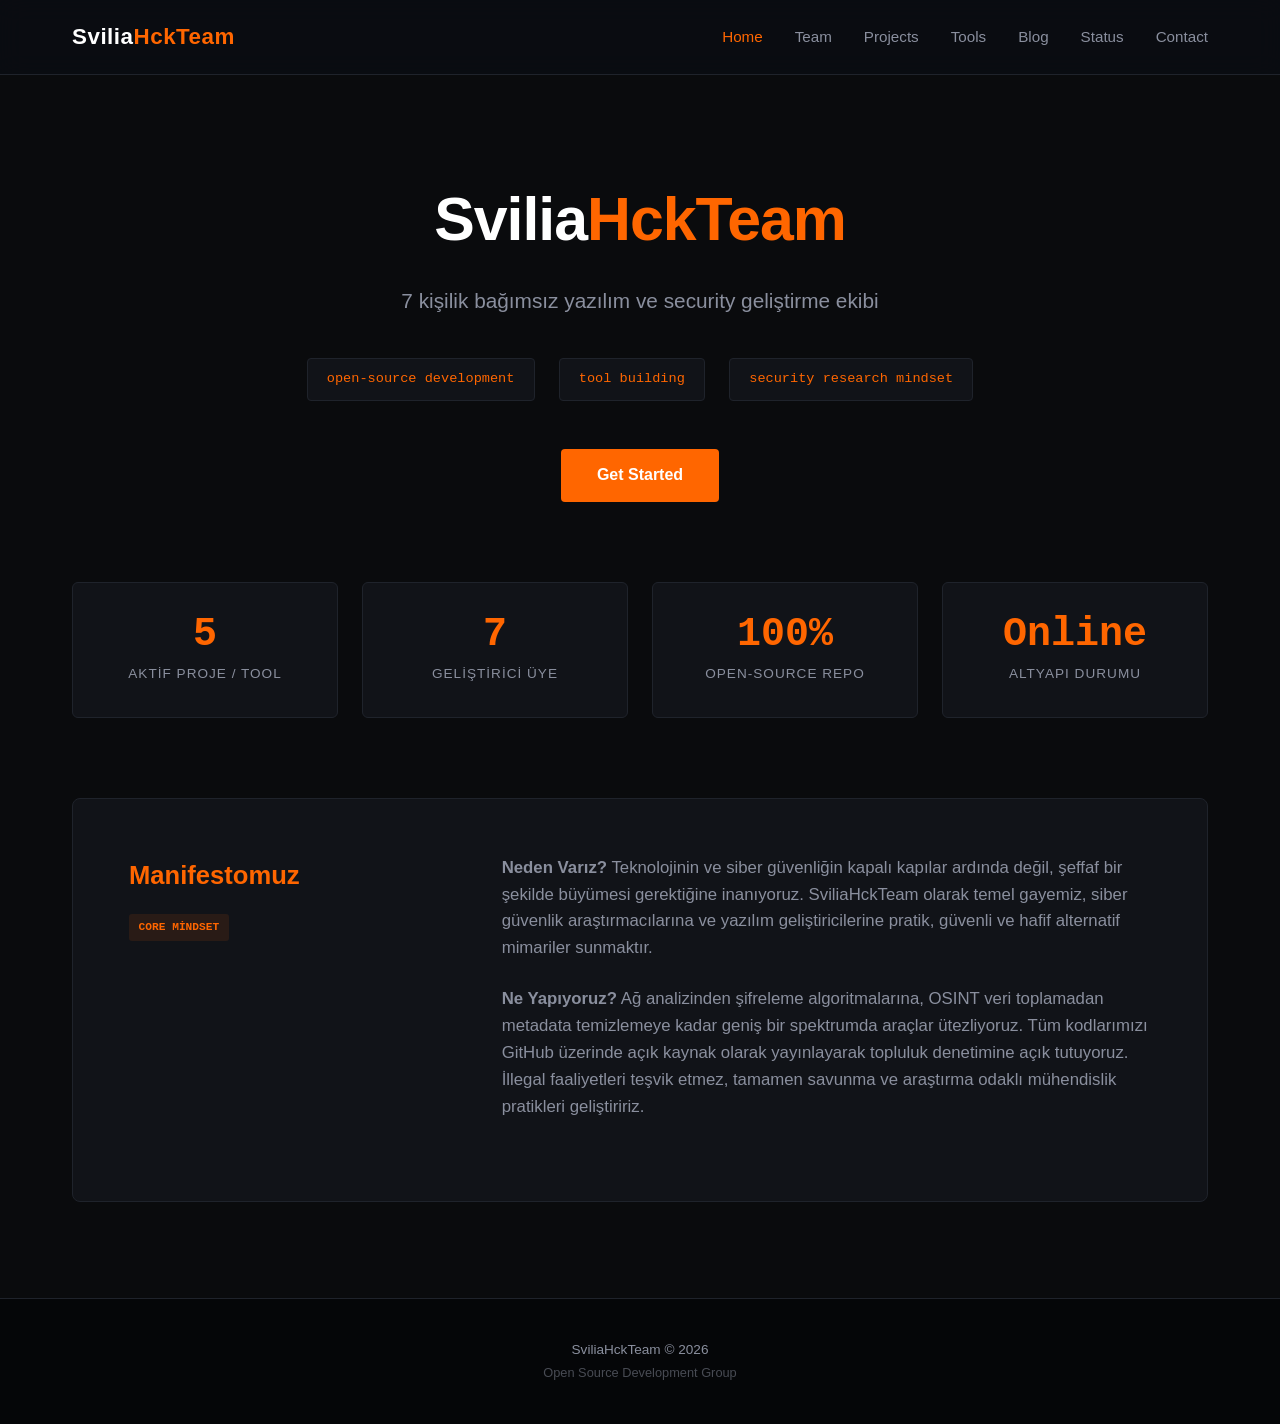
==== index.html @ 0576012d "Add files via upload" ====
<!DOCTYPE html>
<html lang="tr">
<head>
    <meta charset="UTF-8">
    <meta name="viewport" content="width=device-width, initial-scale=1.0">
    <title>SviliaHckTeam | Open Source Software & Security Research</title>
    <link rel="stylesheet" href="assets/css/style.css">
</head>
<body>

    <nav class="navbar">
        <div class="nav-container">
            <a href="index.html" class="logo">Svilia<span>HckTeam</span></a>
            <div class="menu-toggle" id="mobile-menu">
                <span></span><span></span><span></span>
            </div>
            <ul class="nav-menu" id="nav-menu">
                <li><a href="index.html" class="nav-link active">Home</a></li>
                <li><a href="team.html" class="nav-link">Team</a></li>
                <li><a href="projects.html" class="nav-link">Projects</a></li>
                <li><a href="tools.html" class="nav-link">Tools</a></li>
                <li><a href="blog.html" class="nav-link">Blog</a></li>
                <li><a href="status.html" class="nav-link">Status</a></li>
                <li><a href="contact.html" class="nav-link">Contact</a></li>
            </ul>
        </div>
    </nav>

    <main class="container">
        <section class="hero">
            <h1>Svilia<span>HckTeam</span></h1>
            <h2>7 kişilik bağımsız yazılım ve security geliştirme ekibi</h2>
            <div class="features-list">
                <span class="feature-tag">open-source development</span>
                <span class="feature-tag">tool building</span>
                <span class="feature-tag">security research mindset</span>
            </div>
            <a href="tools.html" class="btn">Get Started</a>
        </section>

        <section class="stats-panel">
            <div class="stat-card">
                <div class="stat-number">5</div>
                <div class="stat-label">Aktif Proje / Tool</div>
            </div>
            <div class="stat-card">
                <div class="stat-number">7</div>
                <div class="stat-label">Geliştirici Üye</div>
            </div>
            <div class="stat-card">
                <div class="stat-number">100%</div>
                <div class="stat-label">Open-Source Repo</div>
            </div>
            <div class="stat-card">
                <div class="stat-number">Online</div>
                <div class="stat-label">Altyapı Durumu</div>
            </div>
        </section>

        <section class="about-section">
            <div class="about-grid">
                <div class="about-sidebar">
                    <h3>Manifestomuz</h3>
                    <span class="badge security">Core Mindset</span>
                </div>
                <div class="about-content">
                    <p><strong>Neden Varız?</strong> Teknolojinin ve siber güvenliğin kapalı kapılar ardında değil, şeffaf bir şekilde büyümesi gerektiğine inanıyoruz. SviliaHckTeam olarak temel gayemiz, siber güvenlik araştırmacılarına ve yazılım geliştiricilerine pratik, güvenli ve hafif alternatif mimariler sunmaktır.</p>
                    <p><strong>Ne Yapıyoruz?</strong> Ağ analizinden şifreleme algoritmalarına, OSINT veri toplamadan metadata temizlemeye kadar geniş bir spektrumda araçlar ütezliyoruz. Tüm kodlarımızı GitHub üzerinde açık kaynak olarak yayınlayarak topluluk denetimine açık tutuyoruz. İllegal faaliyetleri teşvik etmez, tamamen savunma ve araştırma odaklı mühendislik pratikleri geliştiririz.</p>
                </div>
            </div>
        </section>
    </main>

    <footer>
        <p>SviliaHckTeam © 2026</p>
        <p style="font-size: 0.8rem; opacity: 0.5; margin-top: 0.2rem;">Open Source Development Group</p>
    </footer>

    <script src="assets/js/main.js"></script>
</body>
</html>
---- assets/css/style.css ----
/* ==========================================================================
   1. ROOT DEĞİŞKENLERİ & CORES
   ========================================================================== */
:root {
    --bg-color: #0a0b0d;
    --card-bg: #111318;
    --card-hover: #171a22;
    --primary-color: #ff6600;
    --primary-glow: rgba(255, 102, 0, 0.2);
    --primary-hover: #e05500;
    --text-color: #ffffff;
    --text-muted: #8a8f9e;
    --border-color: #1f232b;
    --success-color: #00ff66;
    --font-main: 'Segoe UI', Tahoma, Geneva, Verdana, sans-serif;
}

html {
    scroll-behavior: smooth;
}

* {
    margin: 0;
    padding: 0;
    box-sizing: border-box;
}

body {
    background-color: var(--bg-color);
    color: var(--text-color);
    font-family: var(--font-main);
    line-height: 1.6;
    display: flex;
    flex-direction: column;
    min-height: 100vh;
}

a {
    color: inherit;
    text-decoration: none;
    transition: all 0.3s cubic-bezier(0.16, 1, 0.3, 1);
}

/* ==========================================================================
   2. NAVBAR (NAVIGASYON)
   ========================================================================== */
.navbar {
    background-color: rgba(11, 13, 18, 0.9);
    border-bottom: 1px solid var(--border-color);
    position: sticky;
    top: 0;
    z-index: 1000;
    backdrop-filter: blur(12px);
}

.nav-container {
    max-width: 1200px;
    margin: 0 auto;
    display: flex;
    justify-content: space-between;
    align-items: center;
    padding: 1.2rem 2rem;
}

.logo {
    font-size: 1.4rem;
    font-weight: 800;
    letter-spacing: 0.5px;
}

.logo span {
    color: var(--primary-color);
}

.nav-menu {
    display: flex;
    list-style: none;
    gap: 2rem;
}

.nav-link {
    font-size: 0.95rem;
    font-weight: 500;
    color: var(--text-muted);
}

.nav-link:hover, .nav-link.active {
    color: var(--primary-color);
}

.menu-toggle {
    display: none;
    flex-direction: column;
    gap: 5px;
    cursor: pointer;
}

.menu-toggle span {
    width: 22px;
    height: 2px;
    background-color: var(--text-color);
    transition: 0.3s;
}

/* ==========================================================================
   3. LAYOUT & ORTAK COMPONENTLER
   ========================================================================== */
.container {
    max-width: 1200px;
    margin: 0 auto;
    padding: 3rem 2rem;
    flex: 1;
    width: 100%;
}

.page-title {
    font-size: 2rem;
    margin-bottom: 3rem;
    text-align: center;
}

.page-title span {
    color: var(--primary-color);
}

.btn {
    display: inline-block;
    background-color: var(--primary-color);
    color: #fff;
    padding: 0.8rem 2.2rem;
    border-radius: 4px;
    font-weight: 600;
    border: 1px solid transparent;
    cursor: pointer;
    transition: all 0.3s ease;
}

.btn:hover {
    background-color: var(--primary-hover);
    box-shadow: 0 0 20px var(--primary-glow);
    transform: translateY(-1px);
}

.btn-secondary {
    display: inline-block;
    background-color: transparent;
    border: 1px solid var(--border-color);
    color: var(--text-color);
    padding: 0.5rem 1rem;
    font-size: 0.85rem;
    border-radius: 4px;
    cursor: pointer;
    transition: all 0.3s ease;
}

.btn-secondary:hover {
    border-color: var(--primary-color);
    background: rgba(255, 102, 0, 0.02);
}

.badge {
    display: inline-block;
    padding: 0.3rem 0.6rem;
    font-size: 0.7rem;
    font-weight: 700;
    text-transform: uppercase;
    border-radius: 3px;
    font-family: monospace;
}

.badge.developer { background: rgba(0, 150, 255, 0.1); color: #0096ff; }
.badge.security { background: rgba(255, 102, 0, 0.1); color: #ff6600; }
.badge.designer { background: rgba(155, 89, 182, 0.1); color: #9b59b6; }
.badge.general { background: rgba(138, 143, 158, 0.1); color: #8a8f9e; }
.badge.active { background: rgba(0, 255, 102, 0.1); color: var(--success-color); }
.badge.development { background: rgba(241, 196, 15, 0.1); color: #f1c40f; }

/* ==========================================================================
   4. GRID SİSTEMİ & TIKLANABİLİR KART ALTYAPISI
   ========================================================================== */
.grid {
    display: grid;
    grid-template-columns: repeat(auto-fill, minmax(320px, 1fr));
    gap: 2rem;
}

.card {
    background-color: var(--card-bg);
    border: 1px solid var(--border-color);
    border-radius: 6px;
    padding: 2.2rem;
    display: flex;
    flex-direction: column;
    justify-content: space-between;
    position: relative;
    transition: all 0.3s cubic-bezier(0.16, 1, 0.3, 1);
}

.card:hover {
    border-color: rgba(255, 102, 0, 0.4);
    background-color: var(--card-hover);
    box-shadow: 0 10px 30px rgba(0, 0, 0, 0.5), 0 0 25px rgba(255, 102, 0, 0.03);
    transform: translateY(-3px);
}

.card-link-wrapper {
    position: relative;
}

.main-card-link {
    position: absolute;
    top: 0;
    left: 0;
    width: 100%;
    height: 100%;
    z-index: 1;
    text-indent: -9999px;
}

.card-header, .card-desc, .skills-container, .project-meta {
    position: relative;
    z-index: 2;
}

.card-actions {
    position: relative;
    z-index: 3;
    display: flex;
    gap: 1rem;
    align-items: center;
    margin-top: 1rem;
}

.card-title {
    font-size: 1.3rem;
    font-weight: 700;
}

.card-desc {
    color: var(--text-muted);
    font-size: 0.95rem;
    margin-bottom: 1.5rem;
    flex: 1;
}

/* --- SKILLS BAR --- */
.skills-container {
    margin-top: 1rem;
    border-top: 1px solid var(--border-color);
    padding-top: 1rem;
}

.skill-row {
    margin-bottom: 0.6rem;
}

.skill-label {
    font-size: 0.75rem;
    color: var(--text-muted);
    display: flex;
    justify-content: space-between;
    margin-bottom: 0.2rem;
}

.skill-bar-bg {
    background: #1f232b;
    height: 4px;
    border-radius: 2px;
    width: 100%;
}

.skill-bar-fill {
    background: var(--primary-color);
    height: 100%;
    border-radius: 2px;
}

.project-meta {
    display: flex;
    justify-content: space-between;
    align-items: center;
    margin-top: 1.5rem;
    padding-top: 1rem;
    border-top: 1px solid var(--border-color);
}

/* ==========================================================================
   5. HERO & STATS & MANIFESTO (INDEX)
   ========================================================================== */
.hero {
    text-align: center;
    max-width: 800px;
    margin: 3rem auto 5rem auto;
}

.hero h1 {
    font-size: 3.8rem;
    font-weight: 800;
    margin-bottom: 1rem;
    letter-spacing: -1px;
}

.hero h1 span {
    color: var(--primary-color);
}

.hero h2 {
    font-size: 1.3rem;
    color: var(--text-muted);
    font-weight: 400;
    margin-bottom: 2.5rem;
}

.features-list {
    display: flex;
    justify-content: center;
    gap: 1.5rem;
    margin-bottom: 3rem;
    flex-wrap: wrap;
}

.feature-tag {
    background: var(--card-bg);
    border: 1px solid var(--border-color);
    padding: 0.6rem 1.2rem;
    border-radius: 4px;
    font-size: 0.85rem;
    font-family: monospace;
    color: var(--primary-color);
}

.stats-panel {
    display: grid;
    grid-template-columns: repeat(auto-fit, minmax(220px, 1fr));
    gap: 1.5rem;
    margin-bottom: 5rem;
}

.stat-card {
    background: var(--card-bg);
    border: 1px solid var(--border-color);
    padding: 2rem;
    border-radius: 6px;
    text-align: center;
}

.stat-number {
    font-size: 2.5rem;
    font-weight: 800;
    color: var(--primary-color);
    font-family: monospace;
    line-height: 1;
    margin-bottom: 0.5rem;
}

.stat-label {
    font-size: 0.85rem;
    color: var(--text-muted);
    text-transform: uppercase;
    letter-spacing: 1px;
}

.about-section {
    background: var(--card-bg);
    border: 1px solid var(--border-color);
    padding: 3.5rem;
    border-radius: 8px;
    margin-bottom: 3rem;
}

.about-grid {
    display: grid;
    grid-template-columns: 1fr 2fr;
    gap: 3rem;
}

.about-sidebar h3 {
    font-size: 1.6rem;
    margin-bottom: 1rem;
    color: var(--primary-color);
}

.about-content p {
    color: var(--text-muted);
    margin-bottom: 1.5rem;
    font-size: 1.05rem;
}

/* ==========================================================================
   6. TERMINAL, BLOG, STATUS & CONTACT UNITS
   ========================================================================== */
.terminal-window {
    background: #07080a;
    border: 1px solid var(--border-color);
    border-radius: 6px;
    margin: 2rem 0;
    overflow: hidden;
    box-shadow: 0 15px 35px rgba(0, 0, 0, 0.7);
}

.terminal-header {
    background: #111318;
    padding: 0.6rem 1rem;
    display: flex;
    align-items: center;
    gap: 6px;
    border-bottom: 1px solid var(--border-color);
}

.terminal-dot {
    width: 10px;
    height: 10px;
    border-radius: 50%;
    display: inline-block;
}

.terminal-body {
    padding: 1.5rem;
    font-family: monospace;
    font-size: 0.9rem;
    color: #e0e4ed;
}

.terminal-input-line {
    display: flex;
    gap: 10px;
    margin-top: 1rem;
}

.terminal-input {
    background: transparent;
    border: none;
    color: var(--primary-color);
    font-family: monospace;
    font-size: 0.9rem;
    width: 100%;
    outline: none;
}

.blog-card {
    background: var(--card-bg);
    border: 1px solid var(--border-color);
    border-radius: 6px;
    padding: 2rem;
    margin-bottom: 1.5rem;
    transition: all 0.3s ease;
}

.blog-card:hover {
    border-color: var(--primary-color);
    transform: translateX(4px);
}

.blog-meta {
    font-size: 0.8rem;
    color: var(--text-muted);
    margin-bottom: 0.5rem;
    font-family: monospace;
}

.status-grid {
    display: grid;
    grid-template-columns: 2fr 1fr;
    gap: 2rem;
}

.status-list {
    display: flex;
    flex-direction: column;
    gap: 1rem;
}

.status-item {
    background: var(--card-bg);
    border: 1px solid var(--border-color);
    padding: 1.2rem 1.5rem;
    border-radius: 6px;
    display: flex;
    justify-content: space-between;
    align-items: center;
}

.incident-log {
    background: var(--card-bg);
    border: 1px solid var(--border-color);
    padding: 1.5rem;
    border-radius: 6px;
}

.status-indicator {
    display: inline-flex;
    align-items: center;
    gap: 8px;
    font-family: monospace;
    font-size: 0.9rem;
}

.dot {
    width: 8px;
    height: 8px;
    background-color: var(--success-color);
    border-radius: 50%;
    display: inline-block;
    box-shadow: 0 0 10px var(--success-color);
}

.code-block {
    background: #090a0d;
    padding: 1rem;
    border-radius: 4px;
    font-family: monospace;
    font-size: 0.85rem;
    color: #e0e4ed;
    border: 1px solid var(--border-color);
    margin: 1rem 0;
    overflow-x: auto;
}

.contact-wrapper {
    max-width: 600px;
    margin: 0 auto;
    text-align: center;
}

.contact-links {
    display: flex;
    flex-direction: column;
    gap: 1.5rem;
    margin-top: 2rem;
}

.contact-btn {
    display: flex;
    align-items: center;
    justify-content: center;
    background-color: var(--card-bg);
    border: 1px solid var(--border-color);
    padding: 1.2rem;
    border-radius: 6px;
    font-size: 1.1rem;
    font-weight: 600;
}

.contact-btn:hover {
    border-color: var(--primary-color);
    background-color: rgba(255, 102, 0, 0.02);
}

/* ==========================================================================
   7. FOOTER & MEDIA RESPONSIVE
   ========================================================================== */
footer {
    background-color: #050608;
    border-top: 1px solid var(--border-color);
    padding: 2.5rem;
    text-align: center;
    font-size: 0.85rem;
    color: var(--text-muted);
}

@media (max-width: 900px) {
    .about-grid, .status-grid {
        grid-template-columns: 1fr;
        gap: 2rem;
    }
}

@media (max-width: 768px) {
    .menu-toggle {
        display: flex;
    }
    
    .nav-menu {
        display: none;
        flex-direction: column;
        position: absolute;
        top: 100%;
        left: 0;
        width: 100%;
        background-color: var(--card-bg);
        border-bottom: 1px solid var(--border-color);
        padding: 1.5rem;
        gap: 1.5rem;
        text-align: center;
    }
    
    .nav-menu.active {
        display: flex;
    }
    
    .hero h1 {
        font-size: 2.6rem;
    }
}
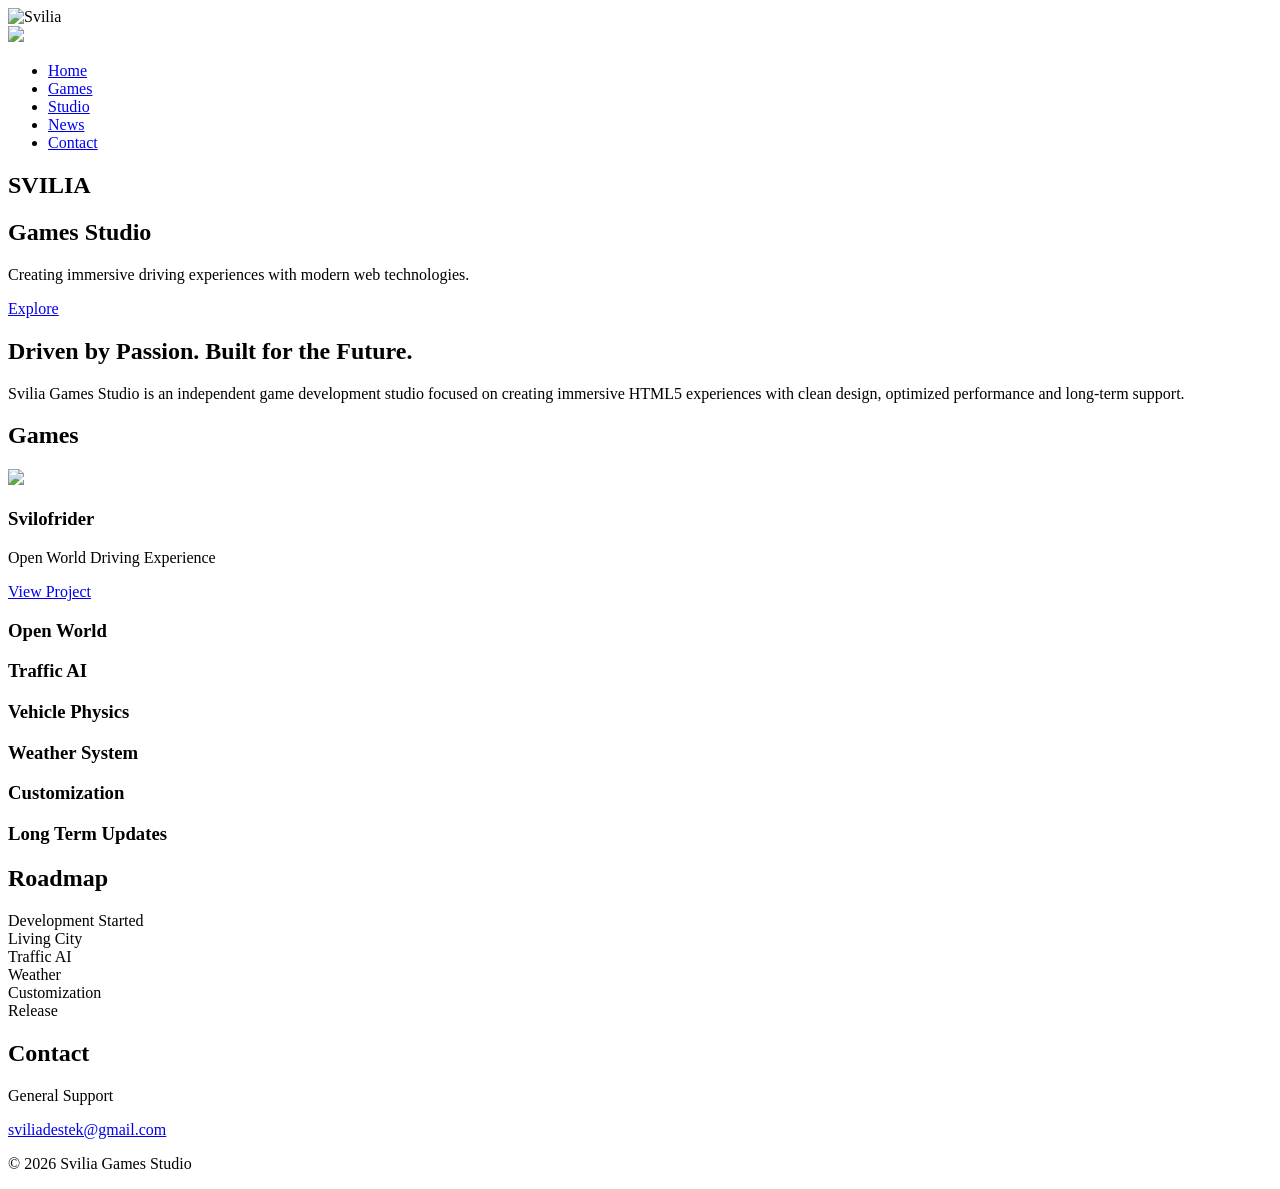
==== commit 82ed9c6a: "Create index.html" ====
--- a/index.html
+++ b/index.html
@@ -1,81 +1,239 @@
 <!DOCTYPE html>
-<html lang="tr">
+<html lang="en">
 <head>
-    <meta charset="UTF-8">
-    <meta name="viewport" content="width=device-width, initial-scale=1.0">
-    <title>SviliaHckTeam | Open Source Software & Security Research</title>
-    <link rel="stylesheet" href="assets/css/style.css">
+
+<meta charset="UTF-8">
+<meta name="viewport" content="width=device-width, initial-scale=1.0">
+
+<title>Svilia Games Studio</title>
+
+<meta name="description" content="Official website of Svilia Games Studio.">
+<meta name="keywords" content="Svilia, Games, Studio, Svilofrider, HTML5, Open World">
+<meta name="theme-color" content="#000000">
+
+<link rel="preconnect" href="https://fonts.googleapis.com">
+<link rel="preconnect" href="https://fonts.gstatic.com" crossorigin>
+
+<link href="https://fonts.googleapis.com/css2?family=Inter:wght@300;400;500;600;700;800&display=swap" rel="stylesheet">
+
+<link rel="stylesheet" href="css/main.css">
+
 </head>
+
 <body>
 
-    <nav class="navbar">
-        <div class="nav-container">
-            <a href="index.html" class="logo">Svilia<span>HckTeam</span></a>
-            <div class="menu-toggle" id="mobile-menu">
-                <span></span><span></span><span></span>
-            </div>
-            <ul class="nav-menu" id="nav-menu">
-                <li><a href="index.html" class="nav-link active">Home</a></li>
-                <li><a href="team.html" class="nav-link">Team</a></li>
-                <li><a href="projects.html" class="nav-link">Projects</a></li>
-                <li><a href="tools.html" class="nav-link">Tools</a></li>
-                <li><a href="blog.html" class="nav-link">Blog</a></li>
-                <li><a href="status.html" class="nav-link">Status</a></li>
-                <li><a href="contact.html" class="nav-link">Contact</a></li>
-            </ul>
-        </div>
-    </nav>
-
-    <main class="container">
-        <section class="hero">
-            <h1>Svilia<span>HckTeam</span></h1>
-            <h2>7 kişilik bağımsız yazılım ve security geliştirme ekibi</h2>
-            <div class="features-list">
-                <span class="feature-tag">open-source development</span>
-                <span class="feature-tag">tool building</span>
-                <span class="feature-tag">security research mindset</span>
-            </div>
-            <a href="tools.html" class="btn">Get Started</a>
-        </section>
-
-        <section class="stats-panel">
-            <div class="stat-card">
-                <div class="stat-number">5</div>
-                <div class="stat-label">Aktif Proje / Tool</div>
-            </div>
-            <div class="stat-card">
-                <div class="stat-number">7</div>
-                <div class="stat-label">Geliştirici Üye</div>
-            </div>
-            <div class="stat-card">
-                <div class="stat-number">100%</div>
-                <div class="stat-label">Open-Source Repo</div>
-            </div>
-            <div class="stat-card">
-                <div class="stat-number">Online</div>
-                <div class="stat-label">Altyapı Durumu</div>
-            </div>
-        </section>
-
-        <section class="about-section">
-            <div class="about-grid">
-                <div class="about-sidebar">
-                    <h3>Manifestomuz</h3>
-                    <span class="badge security">Core Mindset</span>
-                </div>
-                <div class="about-content">
-                    <p><strong>Neden Varız?</strong> Teknolojinin ve siber güvenliğin kapalı kapılar ardında değil, şeffaf bir şekilde büyümesi gerektiğine inanıyoruz. SviliaHckTeam olarak temel gayemiz, siber güvenlik araştırmacılarına ve yazılım geliştiricilerine pratik, güvenli ve hafif alternatif mimariler sunmaktır.</p>
-                    <p><strong>Ne Yapıyoruz?</strong> Ağ analizinden şifreleme algoritmalarına, OSINT veri toplamadan metadata temizlemeye kadar geniş bir spektrumda araçlar ütezliyoruz. Tüm kodlarımızı GitHub üzerinde açık kaynak olarak yayınlayarak topluluk denetimine açık tutuyoruz. İllegal faaliyetleri teşvik etmez, tamamen savunma ve araştırma odaklı mühendislik pratikleri geliştiririz.</p>
-                </div>
-            </div>
-        </section>
-    </main>
-
-    <footer>
-        <p>SviliaHckTeam © 2026</p>
-        <p style="font-size: 0.8rem; opacity: 0.5; margin-top: 0.2rem;">Open Source Development Group</p>
-    </footer>
-
-    <script src="assets/js/main.js"></script>
+<div id="loader">
+
+<div class="loader-logo">
+
+<img src="assets/logo.png" alt="Svilia">
+
+</div>
+
+</div>
+
+<header>
+
+<nav>
+
+<div class="logo">
+
+<img src="assets/logo.png">
+
+</div>
+
+<ul>
+
+<li><a href="#">Home</a></li>
+
+<li><a href="#">Games</a></li>
+
+<li><a href="#">Studio</a></li>
+
+<li><a href="#">News</a></li>
+
+<li><a href="#">Contact</a></li>
+
+</ul>
+
+</nav>
+
+</header>
+
+<section class="hero">
+
+<div class="overlay"></div>
+
+<div class="hero-content">
+
+<h1>SVILIA</h1>
+
+<h2>Games Studio</h2>
+
+<p>
+
+Creating immersive driving experiences with modern web technologies.
+
+</p>
+
+<a href="#games" class="button">
+
+Explore
+
+</a>
+
+</div>
+
+</section>
+
+<section class="about">
+
+<div class="container">
+
+<h2>
+
+Driven by Passion.
+
+Built for the Future.
+
+</h2>
+
+<p>
+
+Svilia Games Studio is an independent game development studio focused on creating immersive HTML5 experiences with clean design, optimized performance and long-term support.
+
+</p>
+
+</div>
+
+</section>
+
+<section id="games" class="games">
+
+<div class="container">
+
+<h2>Games</h2>
+
+<div class="game-card">
+
+<img src="assets/svilofrider.jpg">
+
+<div class="info">
+
+<h3>Svilofrider</h3>
+
+<p>
+
+Open World Driving Experience
+
+</p>
+
+<a href="svilofrider.html">
+
+View Project
+
+</a>
+
+</div>
+
+</div>
+
+</div>
+
+</section>
+
+<section class="features">
+
+<div class="feature">
+
+<h3>Open World</h3>
+
+</div>
+
+<div class="feature">
+
+<h3>Traffic AI</h3>
+
+</div>
+
+<div class="feature">
+
+<h3>Vehicle Physics</h3>
+
+</div>
+
+<div class="feature">
+
+<h3>Weather System</h3>
+
+</div>
+
+<div class="feature">
+
+<h3>Customization</h3>
+
+</div>
+
+<div class="feature">
+
+<h3>Long Term Updates</h3>
+
+</div>
+
+</section>
+
+<section class="roadmap">
+
+<h2>Roadmap</h2>
+
+<div class="timeline">
+
+<div>Development Started</div>
+
+<div>Living City</div>
+
+<div>Traffic AI</div>
+
+<div>Weather</div>
+
+<div>Customization</div>
+
+<div>Release</div>
+
+</div>
+
+</section>
+
+<section class="contact">
+
+<h2>Contact</h2>
+
+<p>
+
+General Support
+
+</p>
+
+<a href="mailto:sviliadestek@gmail.com">
+
+sviliadestek@gmail.com
+
+</a>
+
+</section>
+
+<footer>
+
+<p>
+
+© 2026 Svilia Games Studio
+
+</p>
+
+</footer>
+
+<script src="js/app.js"></script>
+
 </body>
-</html>+
+</html>
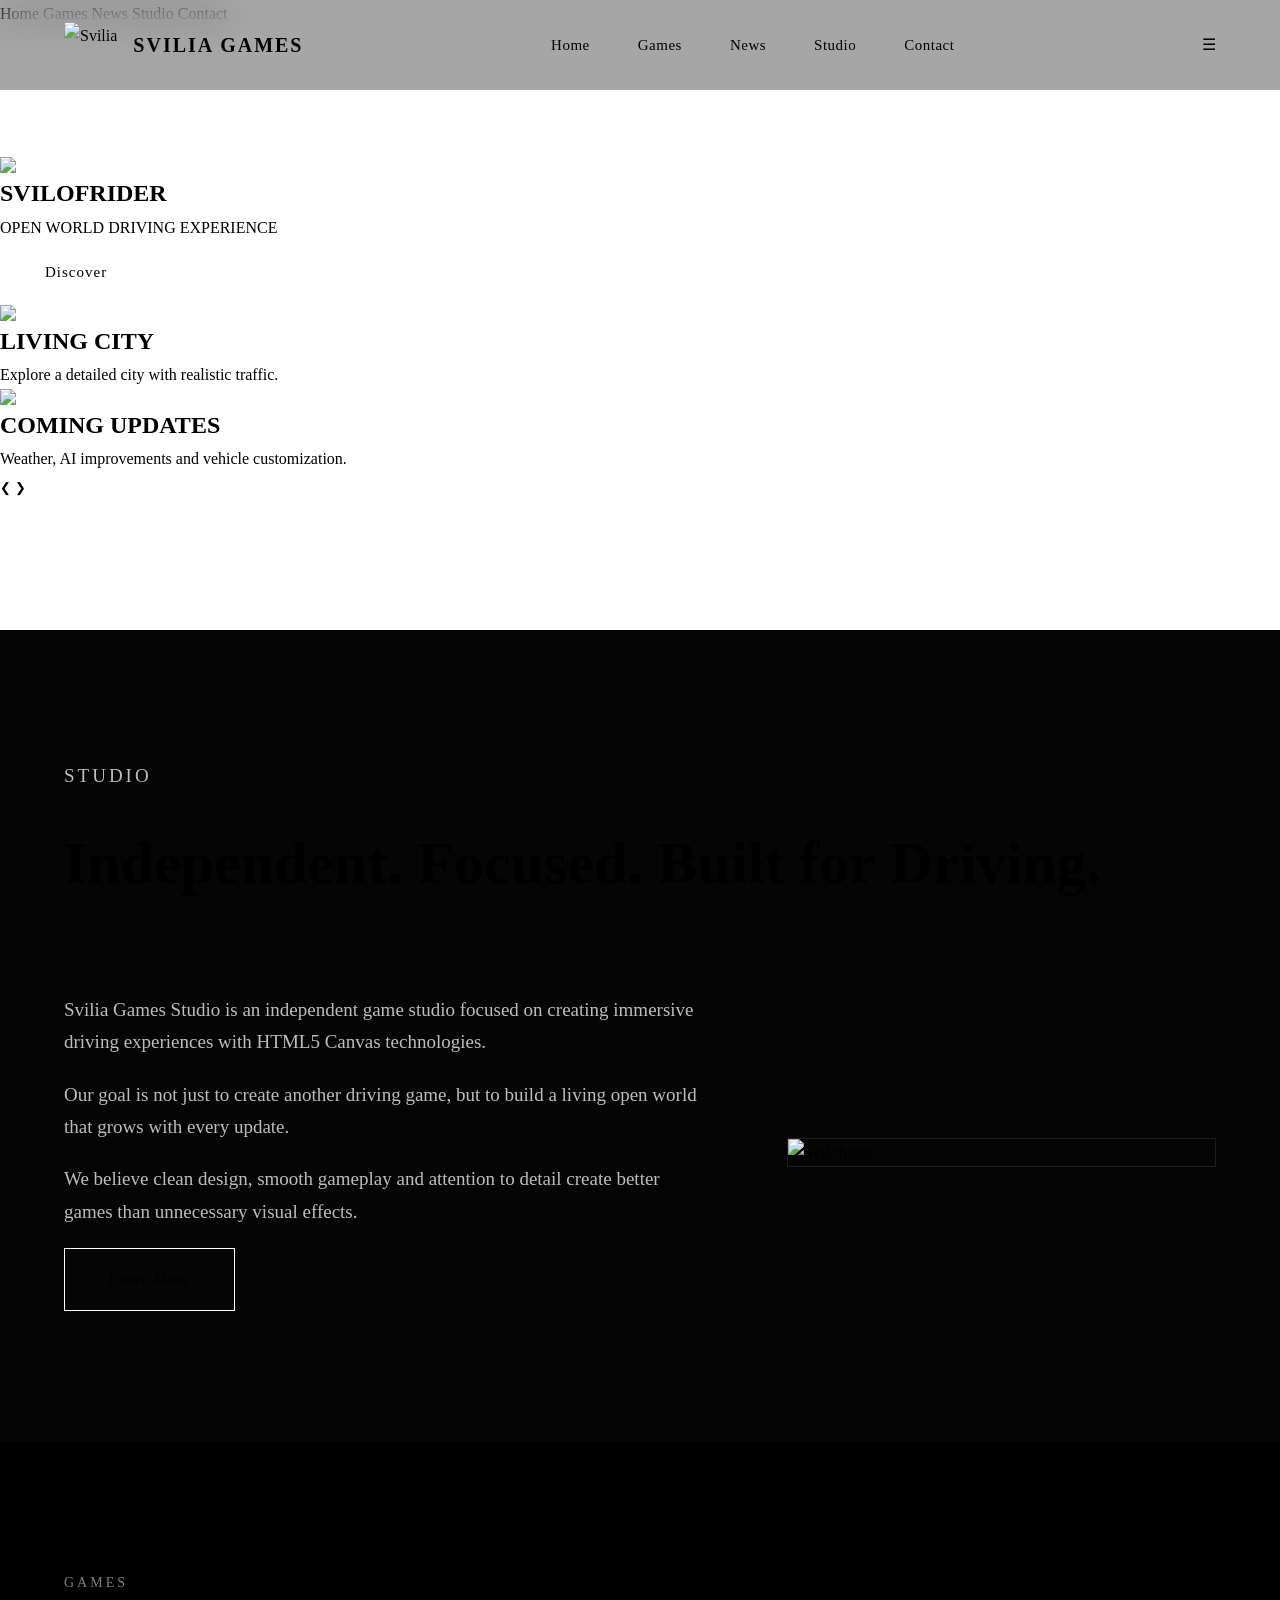
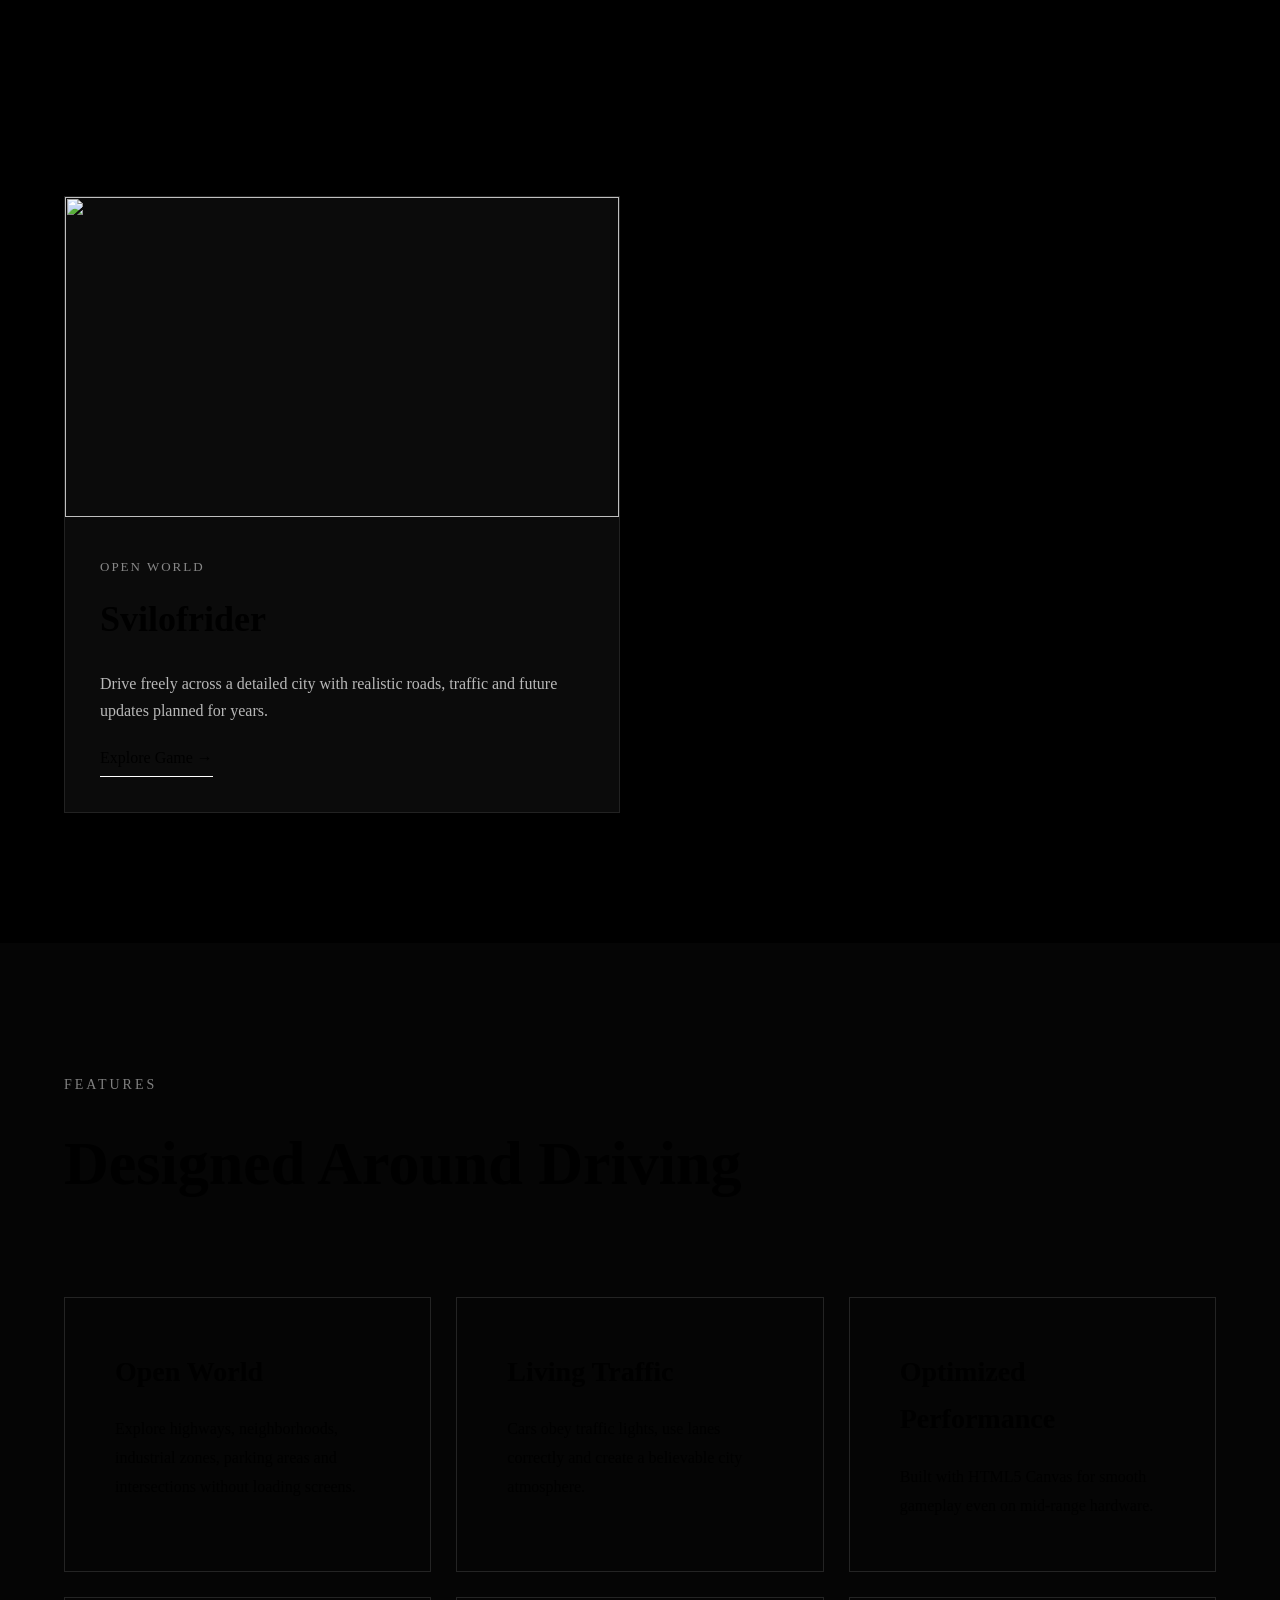
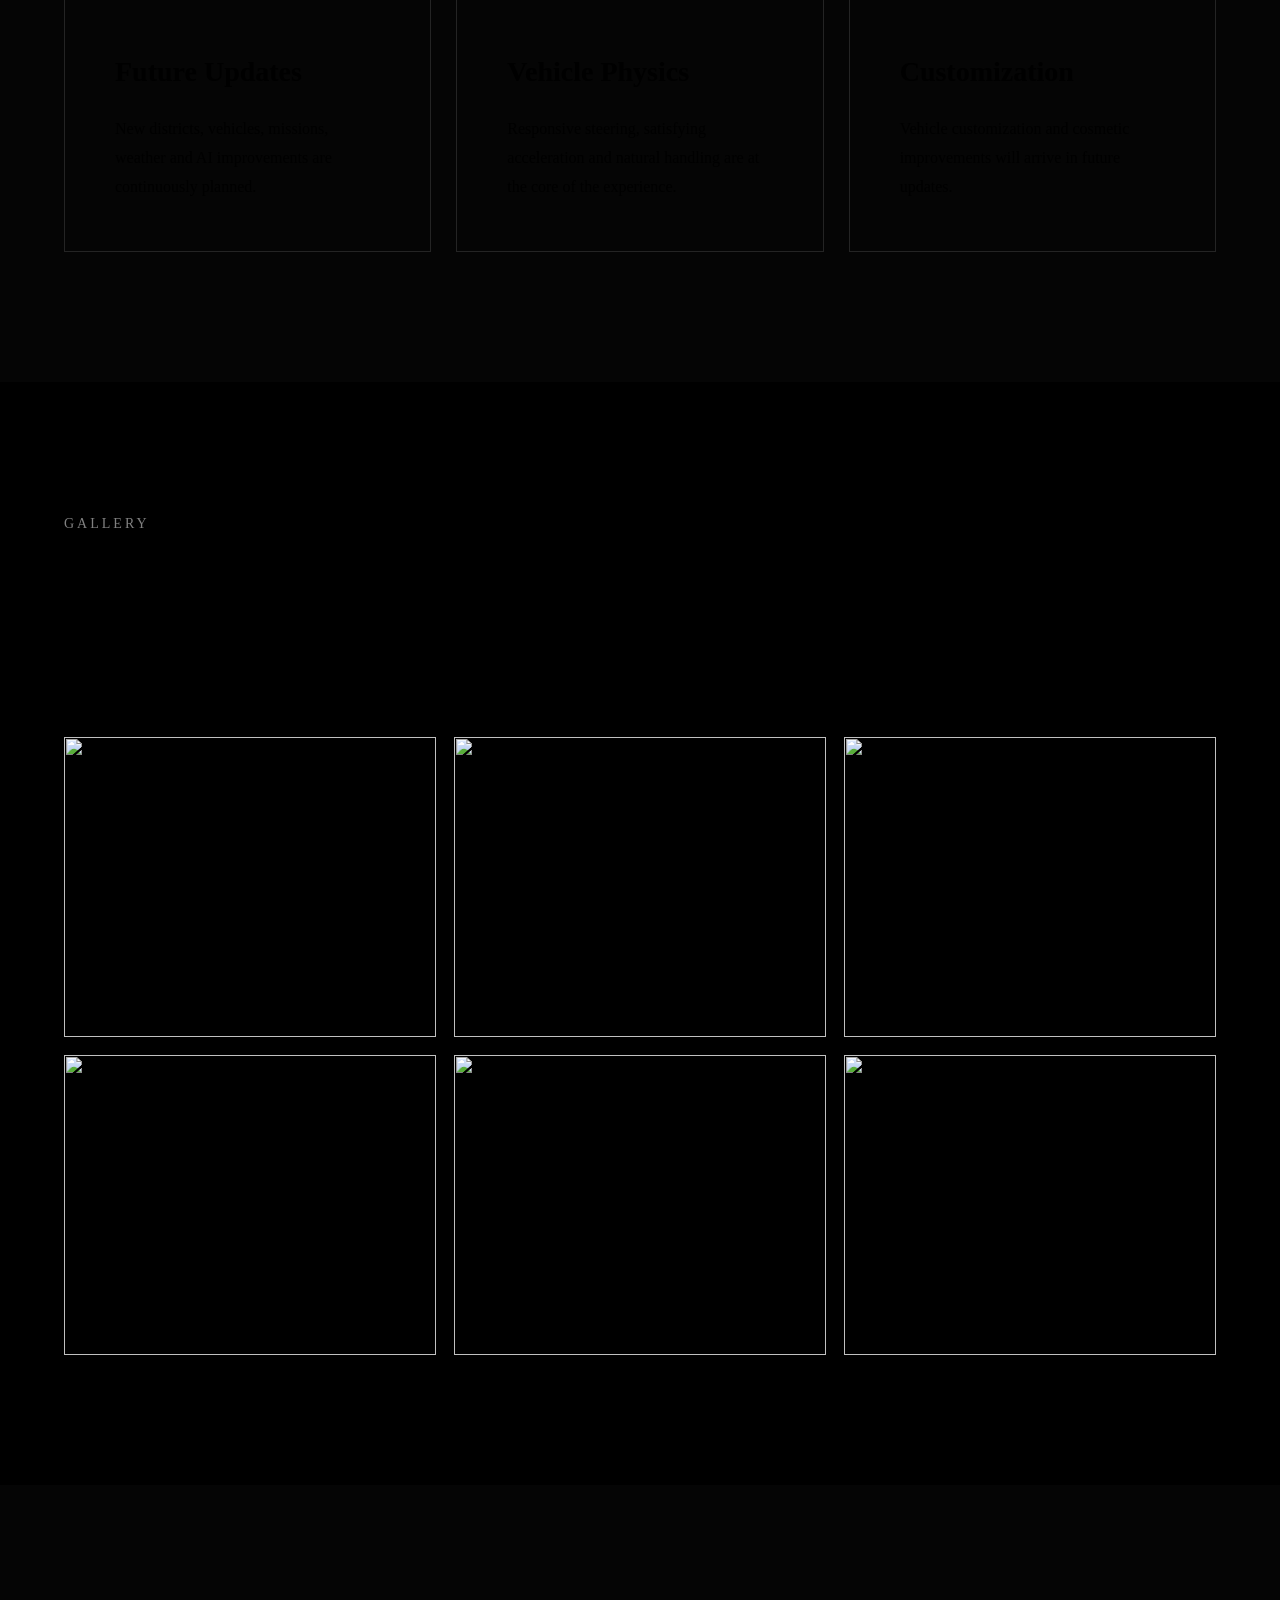
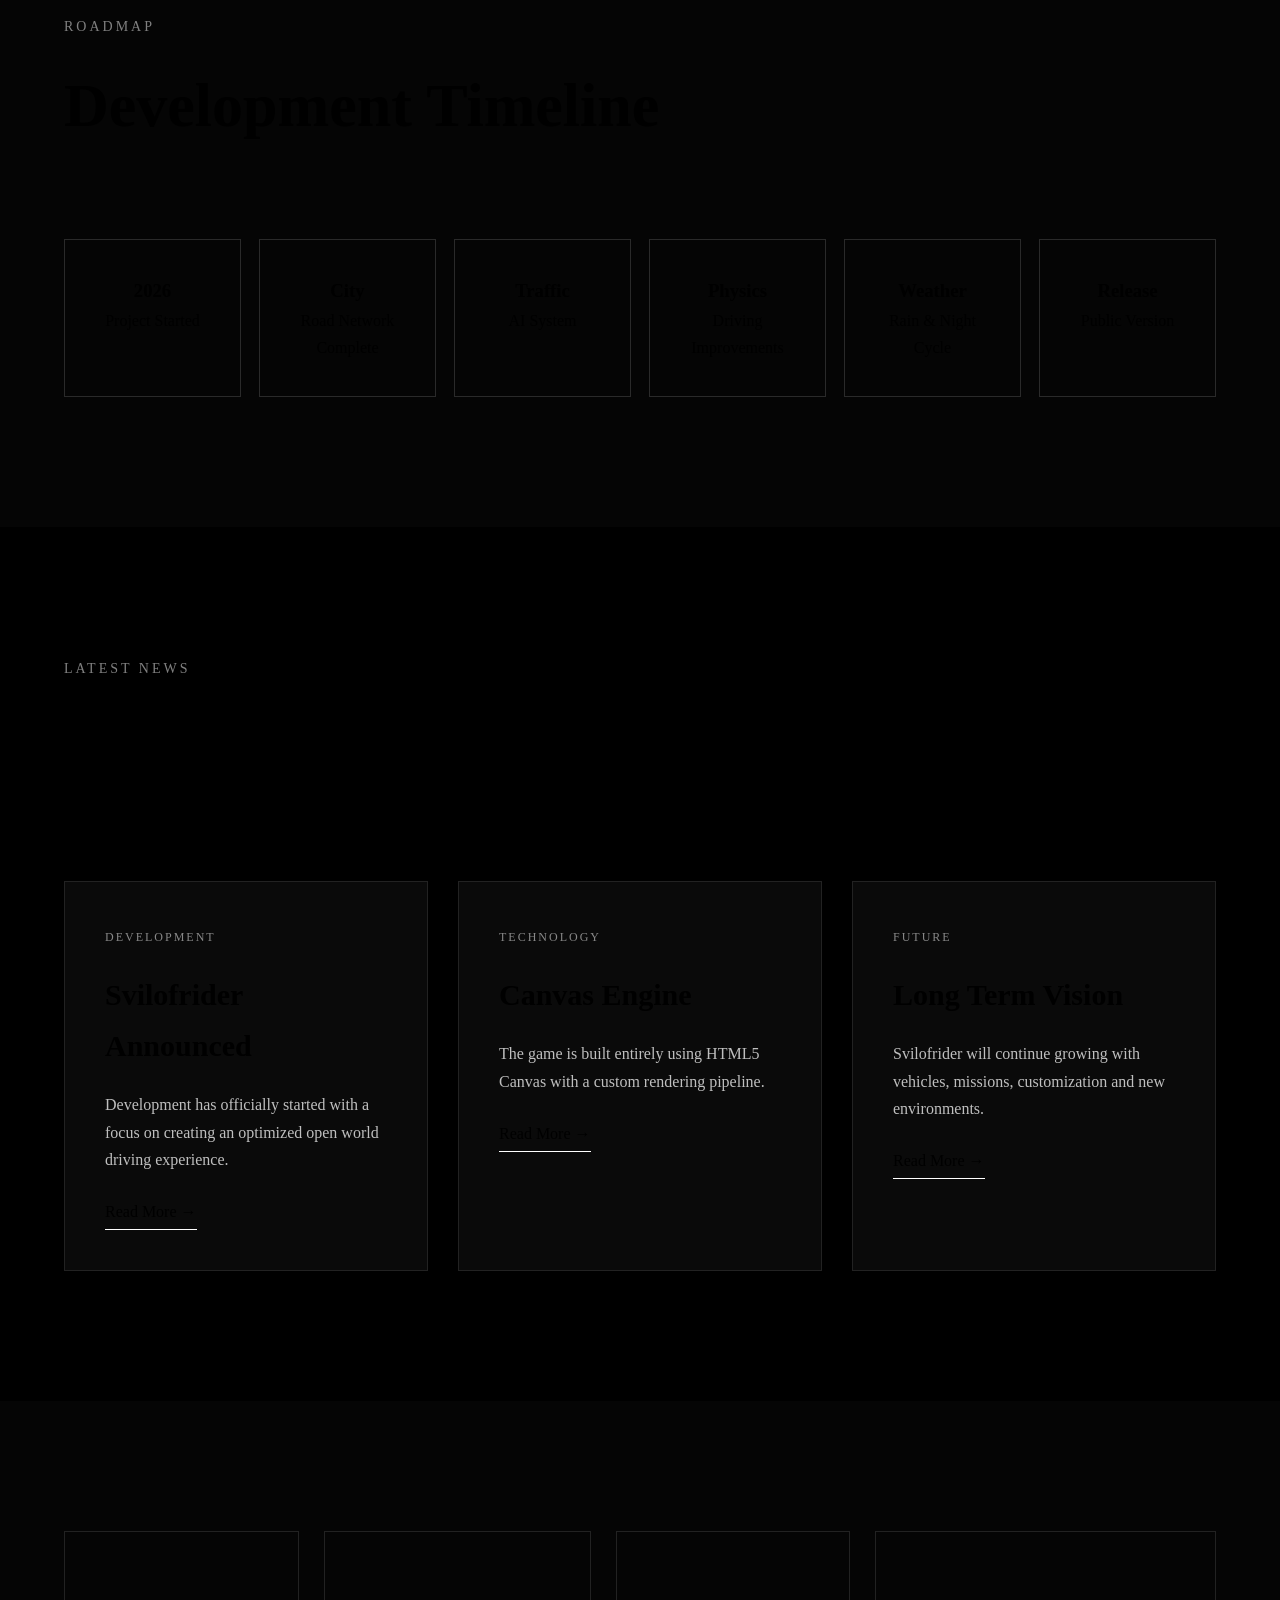
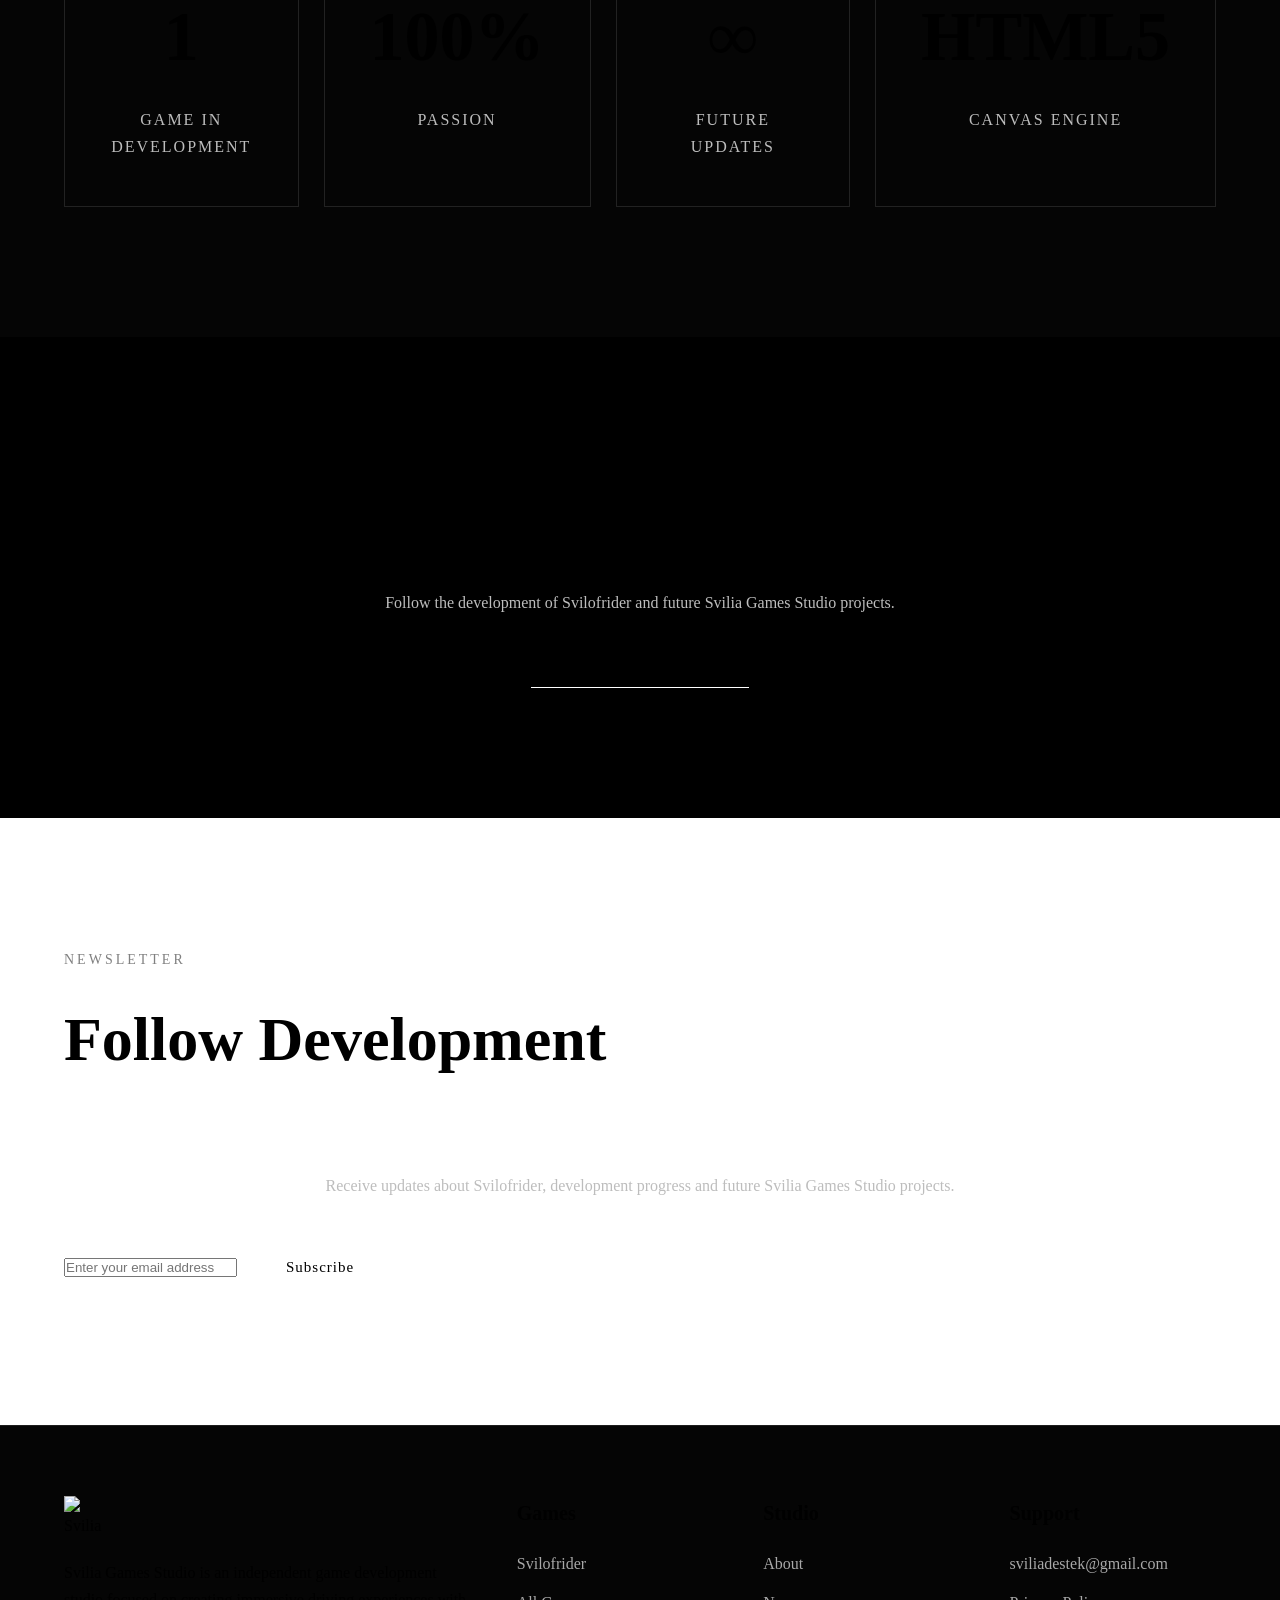
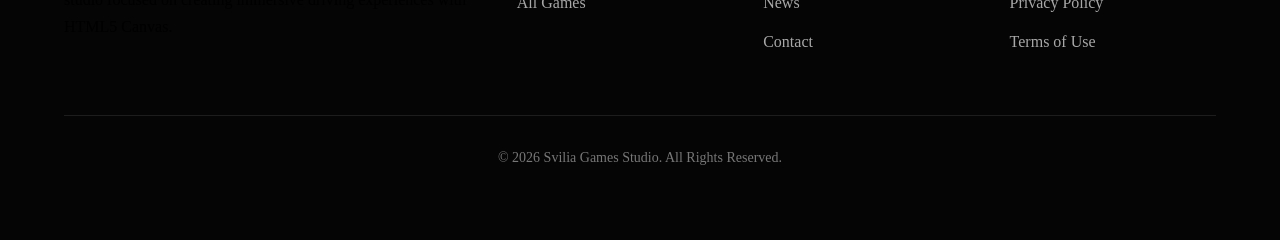
==== commit 8ac7b82a: "Create index.html" ====
--- a/index.html
+++ b/index.html
@@ -1,5 +1,6 @@
 <!DOCTYPE html>
 <html lang="en">
+
 <head>
 
 <meta charset="UTF-8">
@@ -7,16 +8,28 @@
 
 <title>Svilia Games Studio</title>
 
-<meta name="description" content="Official website of Svilia Games Studio.">
-<meta name="keywords" content="Svilia, Games, Studio, Svilofrider, HTML5, Open World">
-<meta name="theme-color" content="#000000">
+<meta name="description" content="Svilia Games Studio develops immersive open-world driving experiences. Discover Svilofrider and future projects.">
+
+<meta name="keywords" content="Svilia Games Studio,Svilofrider,Driving Game,Open World,HTML5,Canvas">
+
+<meta name="author" content="Svilia Games Studio">
+
+<meta property="og:title" content="Svilia Games Studio">
+<meta property="og:description" content="Official website of Svilia Games Studio.">
+<meta property="og:image" content="assets/hero.webp">
+
+<link rel="icon" href="assets/logo.svg">
 
 <link rel="preconnect" href="https://fonts.googleapis.com">
+
 <link rel="preconnect" href="https://fonts.gstatic.com" crossorigin>
 
 <link href="https://fonts.googleapis.com/css2?family=Inter:wght@300;400;500;600;700;800&display=swap" rel="stylesheet">
 
+<link rel="stylesheet" href="css/variables.css">
 <link rel="stylesheet" href="css/main.css">
+<link rel="stylesheet" href="css/animations.css">
+<link rel="stylesheet" href="css/responsive.css">
 
 </head>
 
@@ -26,193 +39,691 @@
 
 <div class="loader-logo">
 
-<img src="assets/logo.png" alt="Svilia">
-
-</div>
-
-</div>
+<img src="assets/logo.svg" alt="Svilia">
+
+</div>
+
+</div>
+
+<div id="progress"></div>
 
 <header>
 
 <nav>
 
-<div class="logo">
-
-<img src="assets/logo.png">
-
-</div>
+<a href="index.html" class="logo">
+
+<img src="assets/logo.svg" alt="Svilia">
+
+<span>SVILIA GAMES</span>
+
+</a>
 
 <ul>
 
-<li><a href="#">Home</a></li>
-
-<li><a href="#">Games</a></li>
-
-<li><a href="#">Studio</a></li>
-
-<li><a href="#">News</a></li>
-
-<li><a href="#">Contact</a></li>
+<li><a href="index.html">Home</a></li>
+
+<li><a href="games.html">Games</a></li>
+
+<li><a href="news.html">News</a></li>
+
+<li><a href="about.html">Studio</a></li>
+
+<li><a href="contact.html">Contact</a></li>
 
 </ul>
 
+<div class="mobile-button">
+
+☰
+
+</div>
+
 </nav>
 
 </header>
 
-<section class="hero">
-
-<div class="overlay"></div>
-
-<div class="hero-content">
-
-<h1>SVILIA</h1>
-
-<h2>Games Studio</h2>
-
-<p>
-
-Creating immersive driving experiences with modern web technologies.
-
-</p>
-
-<a href="#games" class="button">
-
-Explore
-
-</a>
-
-</div>
-
-</section>
-
-<section class="about">
-
-<div class="container">
-
-<h2>
-
-Driven by Passion.
-
-Built for the Future.
-
-</h2>
-
-<p>
-
-Svilia Games Studio is an independent game development studio focused on creating immersive HTML5 experiences with clean design, optimized performance and long-term support.
-
-</p>
-
-</div>
-
-</section>
-
-<section id="games" class="games">
-
-<div class="container">
-
-<h2>Games</h2>
-
-<div class="game-card">
+<div class="mobile-menu">
+
+<a href="index.html">Home</a>
+
+<a href="games.html">Games</a>
+
+<a href="news.html">News</a>
+
+<a href="about.html">Studio</a>
+
+<a href="contact.html">Contact</a>
+
+</div>
+
+<section class="hero-slider">
+
+<div class="slider">
+
+<div class="slide">
+
+<img src="assets/hero.webp">
+
+<div class="caption">
+
+<h1>SVILOFRIDER</h1>
+
+<p>OPEN WORLD DRIVING EXPERIENCE</p>
+
+<a href="svilofrider.html" class="button">
+
+Discover
+
+</a>
+
+</div>
+
+</div>
+
+<div class="slide">
+
+<img src="assets/games/hero2.webp">
+
+<div class="caption">
+
+<h1>LIVING CITY</h1>
+
+<p>Explore a detailed city with realistic traffic.</p>
+
+</div>
+
+</div>
+
+<div class="slide">
+
+<img src="assets/games/hero3.webp">
+
+<div class="caption">
+
+<h1>COMING UPDATES</h1>
+
+<p>Weather, AI improvements and vehicle customization.</p>
+
+</div>
+
+</div>
+
+</div>
+
+<button class="prev">
+
+&#10094;
+
+</button>
+
+<button class="next">
+
+&#10095;
+
+</button>
+
+<div class="slider-dots"></div>
+
+</section>
+
+<section class="about reveal" id="about">
+
+<div class="container">
+
+<div class="section-title">
+
+<p>Studio</p>
+
+<h2>Independent. Focused. Built for Driving.</h2>
+
+</div>
+
+<div class="about-grid">
+
+<div>
+
+<p>
+
+Svilia Games Studio is an independent game studio focused on creating immersive driving experiences with HTML5 Canvas technologies.
+
+</p>
+
+<p>
+
+Our goal is not just to create another driving game, but to build a living open world that grows with every update.
+
+</p>
+
+<p>
+
+We believe clean design, smooth gameplay and attention to detail create better games than unnecessary visual effects.
+
+</p>
+
+<a href="about.html" class="button">
+
+Learn More
+
+</a>
+
+</div>
+
+<div class="about-image">
+
+<img src="assets/svilofrider.jpg" alt="Svilofrider">
+
+</div>
+
+</div>
+
+</div>
+
+</section>
+
+<section class="games reveal">
+
+<div class="container">
+
+<div class="section-title">
+
+<p>Games</p>
+
+<h2>Current Projects</h2>
+
+</div>
+
+<div class="games-grid">
+
+<a href="svilofrider.html" class="game-card">
 
 <img src="assets/svilofrider.jpg">
 
-<div class="info">
+<div class="game-info">
+
+<span>OPEN WORLD</span>
 
 <h3>Svilofrider</h3>
 
 <p>
 
-Open World Driving Experience
-
-</p>
+Drive freely across a detailed city with realistic roads, traffic and future updates planned for years.
+
+</p>
+
+<div class="game-link">
+
+Explore Game →
+
+</div>
+
+</div>
+
+</a>
+
+</div>
+
+</div>
+
+</section>
+<section class="features reveal">
+
+<div class="container">
+
+<div class="section-title">
+
+<p>Features</p>
+
+<h2>Designed Around Driving</h2>
+
+</div>
+
+<div class="features-grid">
+
+<div class="feature">
+
+<h3>Open World</h3>
+
+<p>
+
+Explore highways, neighborhoods, industrial zones, parking areas and intersections without loading screens.
+
+</p>
+
+</div>
+
+<div class="feature">
+
+<h3>Living Traffic</h3>
+
+<p>
+
+Cars obey traffic lights, use lanes correctly and create a believable city atmosphere.
+
+</p>
+
+</div>
+
+<div class="feature">
+
+<h3>Optimized Performance</h3>
+
+<p>
+
+Built with HTML5 Canvas for smooth gameplay even on mid-range hardware.
+
+</p>
+
+</div>
+
+<div class="feature">
+
+<h3>Future Updates</h3>
+
+<p>
+
+New districts, vehicles, missions, weather and AI improvements are continuously planned.
+
+</p>
+
+</div>
+
+<div class="feature">
+
+<h3>Vehicle Physics</h3>
+
+<p>
+
+Responsive steering, satisfying acceleration and natural handling are at the core of the experience.
+
+</p>
+
+</div>
+
+<div class="feature">
+
+<h3>Customization</h3>
+
+<p>
+
+Vehicle customization and cosmetic improvements will arrive in future updates.
+
+</p>
+
+</div>
+
+</div>
+
+</div>
+
+</section>
+
+<section class="gallery reveal">
+
+<div class="container">
+
+<div class="section-title">
+
+<p>Gallery</p>
+
+<h2>Development Screenshots</h2>
+
+</div>
+
+<div class="gallery-grid">
+
+<img src="assets/gallery/1.webp" alt="">
+<img src="assets/gallery/2.webp" alt="">
+<img src="assets/gallery/3.webp" alt="">
+<img src="assets/gallery/4.webp" alt="">
+<img src="assets/gallery/5.webp" alt="">
+<img src="assets/gallery/6.webp" alt="">
+
+</div>
+
+</div>
+
+</section>
+
+<section class="roadmap reveal">
+
+<div class="container">
+
+<div class="section-title">
+
+<p>Roadmap</p>
+
+<h2>Development Timeline</h2>
+
+</div>
+
+<div class="timeline">
+
+<div>
+
+<h3>2026</h3>
+
+<p>Project Started</p>
+
+</div>
+
+<div>
+
+<h3>City</h3>
+
+<p>Road Network Complete</p>
+
+</div>
+
+<div>
+
+<h3>Traffic</h3>
+
+<p>AI System</p>
+
+</div>
+
+<div>
+
+<h3>Physics</h3>
+
+<p>Driving Improvements</p>
+
+</div>
+
+<div>
+
+<h3>Weather</h3>
+
+<p>Rain & Night Cycle</p>
+
+</div>
+
+<div>
+
+<h3>Release</h3>
+
+<p>Public Version</p>
+
+</div>
+
+</div>
+
+</div>
+
+</section>
+
+<section class="news reveal">
+
+<div class="container">
+
+<div class="section-title">
+
+<p>Latest News</p>
+
+<h2>Development Updates</h2>
+
+</div>
+
+<div class="news-grid">
+
+<div class="news-card">
+
+<span>Development</span>
+
+<h3>Svilofrider Announced</h3>
+
+<p>
+
+Development has officially started with a focus on creating an optimized open world driving experience.
+
+</p>
+
+<a href="news.html" class="game-link">
+
+Read More →
+
+</a>
+
+</div>
+
+<div class="news-card">
+
+<span>Technology</span>
+
+<h3>Canvas Engine</h3>
+
+<p>
+
+The game is built entirely using HTML5 Canvas with a custom rendering pipeline.
+
+</p>
+
+<a href="news.html" class="game-link">
+
+Read More →
+
+</a>
+
+</div>
+
+<div class="news-card">
+
+<span>Future</span>
+
+<h3>Long Term Vision</h3>
+
+<p>
+
+Svilofrider will continue growing with vehicles, missions, customization and new environments.
+
+</p>
+
+<a href="news.html" class="game-link">
+
+Read More →
+
+</a>
+
+</div>
+
+</div>
+
+</div>
+
+</section>
+
+<section class="stats reveal">
+
+<div class="container">
+
+<div class="stats-grid">
+
+<div class="stat">
+
+<h2>1</h2>
+
+<p>GAME IN DEVELOPMENT</p>
+
+</div>
+
+<div class="stat">
+
+<h2>100%</h2>
+
+<p>PASSION</p>
+
+</div>
+
+<div class="stat">
+
+<h2>∞</h2>
+
+<p>FUTURE UPDATES</p>
+
+</div>
+
+<div class="stat">
+
+<h2>HTML5</h2>
+
+<p>CANVAS ENGINE</p>
+
+</div>
+
+</div>
+
+</div>
+
+</section>
+
+<section class="contact reveal">
+
+<div class="container">
+
+<h2>Stay Connected</h2>
+
+<p>
+
+Follow the development of Svilofrider and future Svilia Games Studio projects.
+
+</p>
+
+<a href="mailto:sviliadestek@gmail.com">
+
+sviliadestek@gmail.com
+
+</a>
+
+</div>
+
+</section>
+<section class="newsletter reveal">
+
+<div class="container">
+
+<div class="section-title">
+
+<p>Newsletter</p>
+
+<h2>Follow Development</h2>
+
+</div>
+
+<p style="max-width:700px;margin:0 auto 40px;text-align:center;color:#bdbdbd;">
+
+Receive updates about Svilofrider, development progress and future Svilia Games Studio projects.
+
+</p>
+
+<form class="newsletter-form">
+
+<input
+type="email"
+placeholder="Enter your email address"
+required>
+
+<button class="button">
+
+Subscribe
+
+</button>
+
+</form>
+
+</div>
+
+</section>
+
+<footer>
+
+<div class="container">
+
+<div class="footer-grid">
+
+<div>
+
+<a href="index.html" class="footer-logo">
+
+<img src="assets/logo.svg" alt="Svilia">
+
+</a>
+
+<p>
+
+Svilia Games Studio is an independent game development studio focused on creating immersive driving experiences with HTML5 Canvas.
+
+</p>
+
+</div>
+
+<div>
+
+<h3 class="footer-title">
+
+Games
+
+</h3>
+
+<div class="footer-links">
 
 <a href="svilofrider.html">
 
-View Project
-
-</a>
-
-</div>
-
-</div>
-
-</div>
-
-</section>
-
-<section class="features">
-
-<div class="feature">
-
-<h3>Open World</h3>
-
-</div>
-
-<div class="feature">
-
-<h3>Traffic AI</h3>
-
-</div>
-
-<div class="feature">
-
-<h3>Vehicle Physics</h3>
-
-</div>
-
-<div class="feature">
-
-<h3>Weather System</h3>
-
-</div>
-
-<div class="feature">
-
-<h3>Customization</h3>
-
-</div>
-
-<div class="feature">
-
-<h3>Long Term Updates</h3>
-
-</div>
-
-</section>
-
-<section class="roadmap">
-
-<h2>Roadmap</h2>
-
-<div class="timeline">
-
-<div>Development Started</div>
-
-<div>Living City</div>
-
-<div>Traffic AI</div>
-
-<div>Weather</div>
-
-<div>Customization</div>
-
-<div>Release</div>
-
-</div>
-
-</section>
-
-<section class="contact">
-
-<h2>Contact</h2>
-
-<p>
-
-General Support
-
-</p>
+Svilofrider
+
+</a>
+
+<a href="games.html">
+
+All Games
+
+</a>
+
+</div>
+
+</div>
+
+<div>
+
+<h3 class="footer-title">
+
+Studio
+
+</h3>
+
+<div class="footer-links">
+
+<a href="about.html">
+
+About
+
+</a>
+
+<a href="news.html">
+
+News
+
+</a>
+
+<a href="contact.html">
+
+Contact
+
+</a>
+
+</div>
+
+</div>
+
+<div>
+
+<h3 class="footer-title">
+
+Support
+
+</h3>
+
+<div class="footer-links">
 
 <a href="mailto:sviliadestek@gmail.com">
 
@@ -220,20 +731,94 @@
 
 </a>
 
-</section>
-
-<footer>
-
-<p>
-
-© 2026 Svilia Games Studio
-
-</p>
+<a href="#">
+
+Privacy Policy
+
+</a>
+
+<a href="#">
+
+Terms of Use
+
+</a>
+
+</div>
+
+</div>
+
+</div>
+
+<div class="copyright">
+
+© 2026 Svilia Games Studio. All Rights Reserved.
+
+</div>
+
+</div>
 
 </footer>
 
+<script src="js/navbar.js"></script>
+<script src="js/gallery.js"></script>
+<script src="js/slider.js"></script>
+<script src="js/cursor.js"></script>
 <script src="js/app.js"></script>
 
+<script>
+
+window.addEventListener("load",()=>{
+
+const loader=document.getElementById("loader");
+
+loader.style.opacity="0";
+
+setTimeout(()=>{
+
+loader.style.display="none";
+
+},700);
+
+});
+
+const reveal=document.querySelectorAll(".reveal");
+
+function revealOnScroll(){
+
+const windowHeight=window.innerHeight;
+
+reveal.forEach(item=>{
+
+const top=item.getBoundingClientRect().top;
+
+if(top<windowHeight-120){
+
+item.classList.add("active");
+
+}
+
+});
+
+}
+
+window.addEventListener("scroll",revealOnScroll);
+
+revealOnScroll();
+
+const newsletter=document.querySelector(".newsletter-form");
+
+newsletter.addEventListener("submit",(e)=>{
+
+e.preventDefault();
+
+alert("Thank you for subscribing!");
+
+newsletter.reset();
+
+});
+
+</script>
+
 </body>
 
 </html>
--- a/css/main.css
+++ b/css/main.css
@@ -0,0 +1,989 @@
+/* ======================================================
+   SVILIA GAMES STUDIO
+   MAIN.CSS
+====================================================== */
+
+/* RESET */
+
+*{
+    margin:0;
+    padding:0;
+    box-sizing:border-box;
+}
+
+html{
+    scroll-behavior:smooth;
+}
+
+body{
+
+    background:var(--black);
+
+    color:var(--white);
+
+    font-family:var(--font);
+
+    overflow-x:hidden;
+
+    line-height:1.7;
+
+    -webkit-font-smoothing:antialiased;
+
+}
+
+img{
+
+    display:block;
+
+    max-width:100%;
+
+    user-select:none;
+
+}
+
+a{
+
+    color:inherit;
+
+    text-decoration:none;
+
+}
+
+button{
+
+    border:none;
+
+    background:none;
+
+    font-family:inherit;
+
+    cursor:pointer;
+
+}
+
+.container{
+
+    width:90%;
+
+    max-width:1450px;
+
+    margin:auto;
+
+}
+
+/* ===========================
+SCROLLBAR
+=========================== */
+
+::-webkit-scrollbar{
+
+width:8px;
+
+}
+
+::-webkit-scrollbar-track{
+
+background:#050505;
+
+}
+
+::-webkit-scrollbar-thumb{
+
+background:#4d4d4d;
+
+}
+
+::-webkit-scrollbar-thumb:hover{
+
+background:white;
+
+}
+
+/* ===========================
+LOADER
+=========================== */
+
+#loader{
+
+position:fixed;
+
+inset:0;
+
+background:black;
+
+display:flex;
+
+justify-content:center;
+
+align-items:center;
+
+z-index:999999;
+
+transition:.8s;
+
+}
+
+.loader-logo img{
+
+width:80px;
+
+}
+
+.loader-logo{
+
+animation:loaderPulse 2s infinite;
+
+}
+
+/* ===========================
+HEADER
+=========================== */
+
+header{
+
+position:fixed;
+
+top:0;
+
+left:0;
+
+width:100%;
+
+height:90px;
+
+display:flex;
+
+align-items:center;
+
+z-index:9999;
+
+transition:.4s;
+
+backdrop-filter:blur(18px);
+
+background:rgba(0,0,0,.35);
+
+border-bottom:1px solid rgba(255,255,255,.05);
+
+}
+
+header.scrolled{
+
+height:72px;
+
+background:rgba(0,0,0,.82);
+
+}
+
+nav{
+
+width:90%;
+
+max-width:1450px;
+
+margin:auto;
+
+display:flex;
+
+justify-content:space-between;
+
+align-items:center;
+
+}
+
+.logo{
+
+display:flex;
+
+align-items:center;
+
+gap:16px;
+
+}
+
+.logo img{
+
+height:46px;
+
+transition:.4s;
+
+}
+
+.logo span{
+
+font-size:20px;
+
+font-weight:700;
+
+letter-spacing:2px;
+
+}
+
+/* ===========================
+MENU
+=========================== */
+
+nav ul{
+
+display:flex;
+
+gap:48px;
+
+list-style:none;
+
+}
+
+nav ul li{
+
+position:relative;
+
+}
+
+nav ul li a{
+
+font-size:15px;
+
+font-weight:500;
+
+transition:.35s;
+
+letter-spacing:.5px;
+
+}
+
+nav ul li a:hover{
+
+opacity:.65;
+
+}
+
+nav ul li::after{
+
+content:"";
+
+position:absolute;
+
+left:0;
+
+bottom:-8px;
+
+width:0;
+
+height:2px;
+
+background:white;
+
+transition:.35s;
+
+}
+
+nav ul li:hover::after{
+
+width:100%;
+
+}
+
+/* ===========================
+BUTTONS
+=========================== */
+
+.button{
+
+display:inline-flex;
+
+justify-content:center;
+
+align-items:center;
+
+padding:18px 44px;
+
+border:1px solid white;
+
+transition:.35s;
+
+font-size:15px;
+
+letter-spacing:1px;
+
+}
+
+.button:hover{
+
+background:white;
+
+color:black;
+
+}
+
+/* ===========================
+HERO
+=========================== */
+
+.hero{
+
+height:100vh;
+
+position:relative;
+
+display:flex;
+
+justify-content:center;
+
+align-items:center;
+
+text-align:center;
+
+overflow:hidden;
+
+}
+
+.hero::before{
+
+content:"";
+
+position:absolute;
+
+inset:0;
+
+background:
+
+linear-gradient(rgba(0,0,0,.45),
+
+rgba(0,0,0,.82)),
+
+url("../assets/hero.webp");
+
+background-size:cover;
+
+background-position:center;
+
+transform:scale(1.05);
+
+}
+
+.hero-content{
+
+position:relative;
+
+z-index:10;
+
+max-width:900px;
+
+}
+
+.hero h1{
+
+font-size:110px;
+
+font-weight:800;
+
+letter-spacing:14px;
+
+}
+
+.hero h2{
+
+margin-top:20px;
+
+font-size:30px;
+
+font-weight:300;
+
+letter-spacing:6px;
+
+color:#d0d0d0;
+
+}
+
+.hero p{
+
+margin-top:35px;
+
+font-size:20px;
+
+color:#bdbdbd;
+
+}
+
+.hero .button{
+
+margin-top:55px;
+
+}
+
+/* ===========================
+SECTION
+=========================== */
+
+section{
+
+padding:130px 0;
+
+}
+
+.section-title{
+
+margin-bottom:80px;
+
+}
+
+.section-title p{
+
+color:#808080;
+
+text-transform:uppercase;
+
+letter-spacing:3px;
+
+font-size:14px;
+
+margin-bottom:15px;
+
+}
+
+.section-title h2{
+
+font-size:62px;
+
+font-weight:800;
+
+}
+/* ======================================================
+   ABOUT
+====================================================== */
+
+.about{
+
+background:#050505;
+
+}
+
+.about-grid{
+
+display:grid;
+
+grid-template-columns:1.2fr .8fr;
+
+gap:80px;
+
+align-items:center;
+
+}
+
+.about h2{
+
+font-size:60px;
+
+margin-bottom:30px;
+
+}
+
+.about p{
+
+font-size:19px;
+
+color:#bdbdbd;
+
+margin-bottom:20px;
+
+}
+
+.about-image{
+
+overflow:hidden;
+
+border:1px solid #1d1d1d;
+
+}
+
+.about-image img{
+
+transition:.7s;
+
+}
+
+.about-image:hover img{
+
+transform:scale(1.06);
+
+}
+
+/* ======================================================
+   GAMES
+====================================================== */
+
+.games{
+
+background:#000;
+
+}
+
+.games-grid{
+
+display:grid;
+
+grid-template-columns:repeat(2,1fr);
+
+gap:40px;
+
+}
+
+.game-card{
+
+background:#0b0b0b;
+
+border:1px solid #222;
+
+overflow:hidden;
+
+transition:.35s;
+
+cursor:pointer;
+
+}
+
+.game-card:hover{
+
+transform:translateY(-10px);
+
+border-color:#fff;
+
+box-shadow:0 20px 60px rgba(0,0,0,.45);
+
+}
+
+.game-card img{
+
+height:320px;
+
+width:100%;
+
+object-fit:cover;
+
+transition:.5s;
+
+}
+
+.game-card:hover img{
+
+transform:scale(1.05);
+
+}
+
+.game-info{
+
+padding:35px;
+
+}
+
+.game-info span{
+
+font-size:13px;
+
+color:#888;
+
+letter-spacing:2px;
+
+text-transform:uppercase;
+
+}
+
+.game-info h3{
+
+margin-top:10px;
+
+font-size:36px;
+
+}
+
+.game-info p{
+
+margin:20px 0;
+
+color:#b8b8b8;
+
+}
+
+.game-link{
+
+display:inline-block;
+
+padding-bottom:4px;
+
+border-bottom:1px solid #fff;
+
+}
+
+/* ======================================================
+   FEATURES
+====================================================== */
+
+.features{
+
+background:#050505;
+
+}
+
+.features-grid{
+
+display:grid;
+
+grid-template-columns:repeat(3,1fr);
+
+gap:25px;
+
+}
+
+.feature{
+
+padding:50px;
+
+border:1px solid #242424;
+
+transition:.35s;
+
+}
+
+.feature:hover{
+
+background:#fff;
+
+color:#000;
+
+transform:translateY(-6px);
+
+}
+
+.feature h3{
+
+font-size:28px;
+
+margin-bottom:20px;
+
+}
+
+.feature p{
+
+font-size:16px;
+
+line-height:1.8;
+
+}
+
+/* ======================================================
+   GALLERY
+====================================================== */
+
+.gallery{
+
+background:#000;
+
+}
+
+.gallery-grid{
+
+display:grid;
+
+grid-template-columns:repeat(3,1fr);
+
+gap:18px;
+
+}
+
+.gallery-grid img{
+
+width:100%;
+
+height:300px;
+
+object-fit:cover;
+
+transition:.45s;
+
+cursor:pointer;
+
+}
+
+.gallery-grid img:hover{
+
+transform:scale(1.05);
+
+filter:brightness(.8);
+
+}
+
+/* ======================================================
+   ROADMAP
+====================================================== */
+
+.roadmap{
+
+background:#050505;
+
+}
+
+.timeline{
+
+display:grid;
+
+grid-template-columns:repeat(6,1fr);
+
+gap:18px;
+
+margin-top:60px;
+
+}
+
+.timeline div{
+
+padding:35px;
+
+border:1px solid #2a2a2a;
+
+text-align:center;
+
+transition:.35s;
+
+}
+
+.timeline div:hover{
+
+background:white;
+
+color:black;
+
+transform:translateY(-8px);
+
+}
+
+/* ======================================================
+   NEWS
+====================================================== */
+
+.news{
+
+background:#000;
+
+}
+
+.news-grid{
+
+display:grid;
+
+grid-template-columns:repeat(3,1fr);
+
+gap:30px;
+
+}
+
+.news-card{
+
+padding:40px;
+
+border:1px solid #222;
+
+transition:.35s;
+
+background:#0a0a0a;
+
+}
+
+.news-card:hover{
+
+border-color:white;
+
+transform:translateY(-8px);
+
+}
+
+.news-card span{
+
+font-size:12px;
+
+color:#888;
+
+text-transform:uppercase;
+
+letter-spacing:2px;
+
+}
+
+.news-card h3{
+
+margin:20px 0;
+
+font-size:30px;
+
+}
+
+.news-card p{
+
+color:#bfbfbf;
+
+margin-bottom:25px;
+
+}
+
+/* ======================================================
+   STATS
+====================================================== */
+
+.stats{
+
+background:#050505;
+
+}
+
+.stats-grid{
+
+display:grid;
+
+grid-template-columns:repeat(4,1fr);
+
+gap:25px;
+
+text-align:center;
+
+}
+
+.stat{
+
+padding:45px;
+
+border:1px solid #222;
+
+}
+
+.stat h2{
+
+font-size:70px;
+
+margin-bottom:10px;
+
+}
+
+.stat p{
+
+color:#bdbdbd;
+
+letter-spacing:2px;
+
+}
+
+/* ======================================================
+   CONTACT
+====================================================== */
+
+.contact{
+
+text-align:center;
+
+background:#000;
+
+}
+
+.contact h2{
+
+font-size:60px;
+
+margin-bottom:20px;
+
+}
+
+.contact p{
+
+color:#bdbdbd;
+
+margin-bottom:35px;
+
+}
+
+.contact a{
+
+font-size:22px;
+
+border-bottom:1px solid white;
+
+padding-bottom:5px;
+
+}
+
+/* ======================================================
+   FOOTER
+====================================================== */
+
+footer{
+
+background:#050505;
+
+padding:70px 0;
+
+border-top:1px solid #1d1d1d;
+
+}
+
+.footer-grid{
+
+display:grid;
+
+grid-template-columns:2fr 1fr 1fr 1fr;
+
+gap:40px;
+
+}
+
+.footer-logo img{
+
+width:50px;
+
+margin-bottom:20px;
+
+}
+
+.footer-title{
+
+font-size:20px;
+
+margin-bottom:20px;
+
+}
+
+.footer-links{
+
+display:flex;
+
+flex-direction:column;
+
+gap:12px;
+
+}
+
+.footer-links a{
+
+color:#a8a8a8;
+
+transition:.3s;
+
+}
+
+.footer-links a:hover{
+
+color:#fff;
+
+}
+
+.copyright{
+
+margin-top:60px;
+
+padding-top:30px;
+
+border-top:1px solid #1d1d1d;
+
+text-align:center;
+
+color:#777;
+
+font-size:14px;
+
+}
--- a/css/animations.css
+++ b/css/animations.css
@@ -0,0 +1,494 @@
+/* ==========================================================
+   SVILIA GAMES STUDIO
+   ANIMATIONS
+========================================================== */
+
+/* Fade */
+
+@keyframes fadeIn{
+
+0%{
+opacity:0;
+}
+
+100%{
+opacity:1;
+}
+
+}
+
+/* Fade Up */
+
+@keyframes fadeUp{
+
+0%{
+
+opacity:0;
+
+transform:translateY(80px);
+
+}
+
+100%{
+
+opacity:1;
+
+transform:translateY(0);
+
+}
+
+}
+
+/* Fade Down */
+
+@keyframes fadeDown{
+
+0%{
+
+opacity:0;
+
+transform:translateY(-80px);
+
+}
+
+100%{
+
+opacity:1;
+
+transform:translateY(0);
+
+}
+
+}
+
+/* Fade Left */
+
+@keyframes fadeLeft{
+
+0%{
+
+opacity:0;
+
+transform:translateX(-120px);
+
+}
+
+100%{
+
+opacity:1;
+
+transform:translateX(0);
+
+}
+
+}
+
+/* Fade Right */
+
+@keyframes fadeRight{
+
+0%{
+
+opacity:0;
+
+transform:translateX(120px);
+
+}
+
+100%{
+
+opacity:1;
+
+transform:translateX(0);
+
+}
+
+}
+
+/* Zoom */
+
+@keyframes zoom{
+
+0%{
+
+opacity:0;
+
+transform:scale(.85);
+
+}
+
+100%{
+
+opacity:1;
+
+transform:scale(1);
+
+}
+
+}
+
+/* Hero Background */
+
+@keyframes heroMove{
+
+0%{
+
+transform:scale(1.05);
+
+}
+
+50%{
+
+transform:scale(1.12);
+
+}
+
+100%{
+
+transform:scale(1.05);
+
+}
+
+}
+
+/* Logo Pulse */
+
+@keyframes logoPulse{
+
+0%{
+
+transform:scale(.95);
+
+opacity:.7;
+
+}
+
+50%{
+
+transform:scale(1);
+
+opacity:1;
+
+}
+
+100%{
+
+transform:scale(.95);
+
+opacity:.7;
+
+}
+
+}
+
+/* Floating */
+
+@keyframes floating{
+
+0%{
+
+transform:translateY(0);
+
+}
+
+50%{
+
+transform:translateY(-12px);
+
+}
+
+100%{
+
+transform:translateY(0);
+
+}
+
+}
+
+/* Rotate */
+
+@keyframes rotate{
+
+from{
+
+transform:rotate(0);
+
+}
+
+to{
+
+transform:rotate(360deg);
+
+}
+
+}
+
+/* Loader */
+
+@keyframes loader{
+
+0%{
+
+opacity:0;
+
+}
+
+50%{
+
+opacity:1;
+
+}
+
+100%{
+
+opacity:0;
+
+}
+
+}
+
+/* Reveal */
+
+.reveal{
+
+opacity:0;
+
+transform:translateY(70px);
+
+transition:1s;
+
+}
+
+.reveal.active{
+
+opacity:1;
+
+transform:translateY(0);
+
+}
+
+/* Zoom Reveal */
+
+.zoomReveal{
+
+opacity:0;
+
+transform:scale(.9);
+
+transition:1s;
+
+}
+
+.zoomReveal.active{
+
+opacity:1;
+
+transform:scale(1);
+
+}
+
+/* Left Reveal */
+
+.leftReveal{
+
+opacity:0;
+
+transform:translateX(-120px);
+
+transition:1s;
+
+}
+
+.leftReveal.active{
+
+opacity:1;
+
+transform:translateX(0);
+
+}
+
+/* Right Reveal */
+
+.rightReveal{
+
+opacity:0;
+
+transform:translateX(120px);
+
+transition:1s;
+
+}
+
+.rightReveal.active{
+
+opacity:1;
+
+transform:translateX(0);
+
+}
+
+/* Button Hover */
+
+.button{
+
+transition:.35s;
+
+}
+
+.button:hover{
+
+transform:translateY(-3px);
+
+}
+
+/* Card Hover */
+
+.game-card{
+
+transition:.35s;
+
+}
+
+.game-card:hover{
+
+transform:translateY(-10px);
+
+}
+
+/* News Hover */
+
+.news-card{
+
+transition:.35s;
+
+}
+
+.news-card:hover{
+
+transform:translateY(-8px);
+
+}
+
+/* Feature Hover */
+
+.feature{
+
+transition:.35s;
+
+}
+
+.feature:hover{
+
+transform:translateY(-8px);
+
+}
+
+/* Gallery Hover */
+
+.gallery-grid img{
+
+transition:.5s;
+
+}
+
+.gallery-grid img:hover{
+
+transform:scale(1.08);
+
+}
+
+/* Timeline */
+
+.timeline div{
+
+transition:.35s;
+
+}
+
+.timeline div:hover{
+
+transform:translateY(-8px);
+
+}
+
+/* Footer */
+
+footer a{
+
+transition:.35s;
+
+}
+
+footer a:hover{
+
+padding-left:8px;
+
+}
+
+/* Hero */
+
+.hero h1{
+
+animation:fadeDown 1s;
+
+}
+
+.hero h2{
+
+animation:fadeUp 1.3s;
+
+}
+
+.hero p{
+
+animation:fadeUp 1.6s;
+
+}
+
+.hero .button{
+
+animation:fadeUp 2s;
+
+}
+
+/* About */
+
+.about{
+
+animation:fadeIn 1s;
+
+}
+
+/* Image */
+
+img{
+
+transition:.5s;
+
+}
+
+/* Navigation */
+
+nav{
+
+animation:fadeDown .8s;
+
+}
+
+/* Smooth */
+
+*{
+
+transition-property:
+
+background,
+
+color,
+
+border,
+
+opacity,
+
+transform;
+
+}
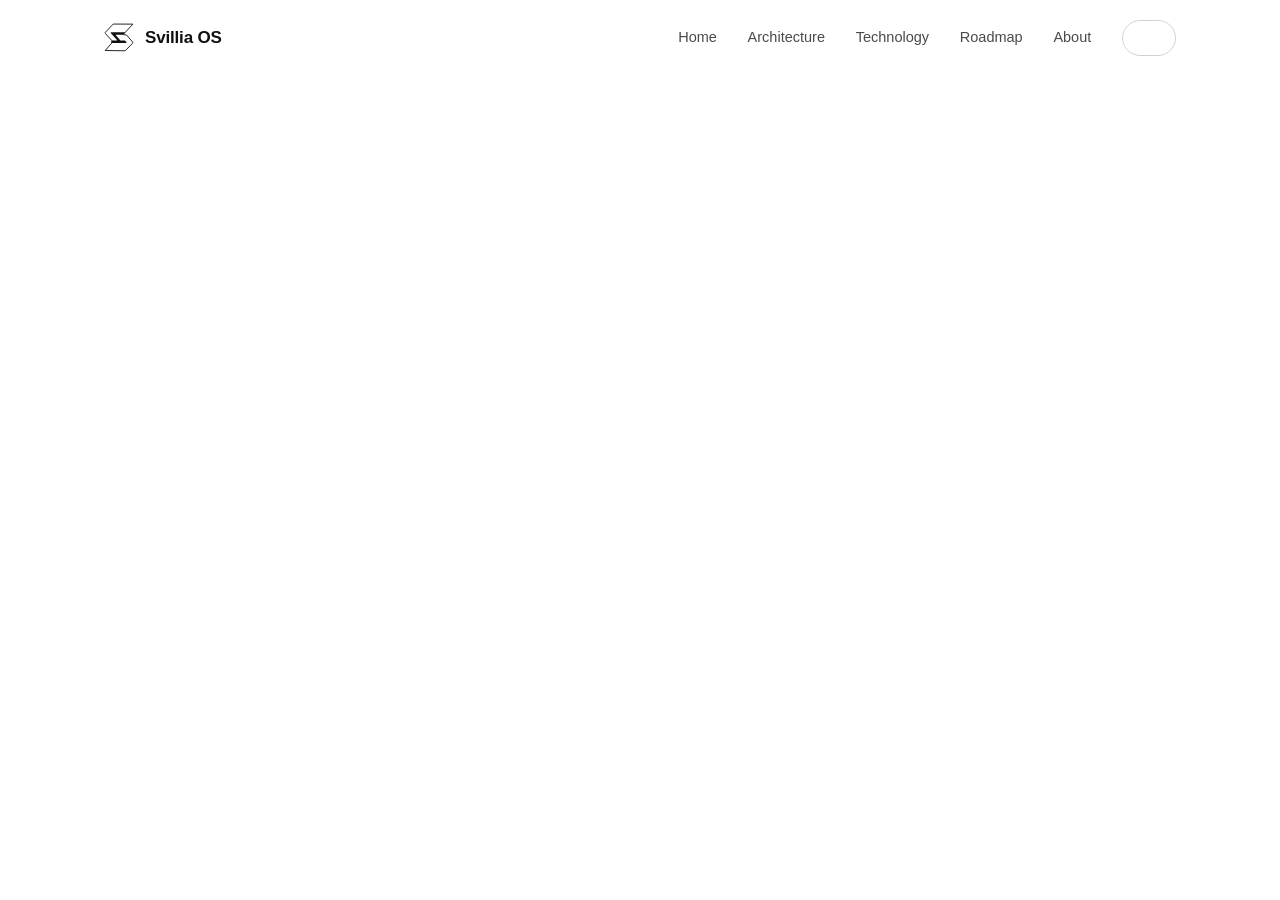
==== commit d8253503: "Create index.html" ====
--- a/index.html
+++ b/index.html
@@ -1,824 +1,682 @@
 <!DOCTYPE html>
 <html lang="en">
-
 <head>
-
 <meta charset="UTF-8">
 <meta name="viewport" content="width=device-width, initial-scale=1.0">
-
-<title>Svilia Games Studio</title>
-
-<meta name="description" content="Svilia Games Studio develops immersive open-world driving experiences. Discover Svilofrider and future projects.">
-
-<meta name="keywords" content="Svilia Games Studio,Svilofrider,Driving Game,Open World,HTML5,Canvas">
-
-<meta name="author" content="Svilia Games Studio">
-
-<meta property="og:title" content="Svilia Games Studio">
-<meta property="og:description" content="Official website of Svilia Games Studio.">
-<meta property="og:image" content="assets/hero.webp">
-
-<link rel="icon" href="assets/logo.svg">
-
-<link rel="preconnect" href="https://fonts.googleapis.com">
-
-<link rel="preconnect" href="https://fonts.gstatic.com" crossorigin>
-
-<link href="https://fonts.googleapis.com/css2?family=Inter:wght@300;400;500;600;700;800&display=swap" rel="stylesheet">
-
-<link rel="stylesheet" href="css/variables.css">
-<link rel="stylesheet" href="css/main.css">
-<link rel="stylesheet" href="css/animations.css">
-<link rel="stylesheet" href="css/responsive.css">
-
+<title>Svillia OS — A New Beginning</title>
+<meta name="description" content="Svillia OS is a closed-source desktop operating system developed completely from scratch — its own kernel, bootloader, file system, programming language and desktop environment.">
+<meta name="robots" content="index, follow">
+<meta name="theme-color" content="#ffffff">
+<meta property="og:title" content="Svillia OS — A New Beginning">
+<meta property="og:description" content="A closed-source desktop operating system built entirely from scratch. Its own kernel, bootloader, file system, language and desktop environment.">
+<meta property="og:type" content="website">
+<link rel="icon" href="data:image/svg+xml,%3Csvg%20xmlns%3D%22http%3A//www.w3.org/2000/svg%22%20viewBox%3D%220%200%20100%20100%22%3E%3Cpath%20d%3D%22M%2029.84%2C4.48%20L%204.00%2C31.77%20L%204.72%2C35.15%20L%2025.97%2C58.33%20L%2025.73%2C67.02%20L%204.00%2C91.65%20L%2070.40%2C92.62%20L%2094.79%2C67.99%20L%2096.00%2C64.13%20L%2075.23%2C39.98%20L%2063.64%2C38.53%20L%2095.52%2C4.72%20Z%22%20fill%3D%22%23111111%22/%3E%3C/svg%3E">
+
+<style>
+  /* ============================================================
+     0. RESET & BASE
+  ============================================================ */
+  *, *::before, *::after { box-sizing: border-box; margin: 0; padding: 0; }
+
+  :root{
+    --white:        #ffffff;
+    --surface:      #f6f6f4;
+    --surface-2:    #f0f0ee;
+    --ink:          #111111;
+    --ink-soft:     #4a4a4d;
+    --ink-faint:    #83838a;
+    --border:       #e4e4e0;
+    --border-strong:#d3d3cd;
+    --black:        #000000;
+    --black-surface:#141414;
+    --black-border: #2a2a2a;
+
+    --font-sans: -apple-system, BlinkMacSystemFont, "Segoe UI", Inter, Helvetica, Arial, sans-serif;
+    --font-mono: ui-monospace, "SF Mono", "Cascadia Mono", "Segoe UI Mono", Menlo, Consolas, monospace;
+
+    --container: 1200px;
+    --pad-inline: clamp(20px, 6vw, 64px);
+    --section-pad: clamp(88px, 11vw, 160px);
+
+    --radius-lg: 24px;
+    --radius-md: 16px;
+    --radius-full: 999px;
+
+    --ease: cubic-bezier(.22,.61,.36,1);
+    --nav-h: 76px;
+  }
+
+  html{
+    scroll-behavior: smooth;
+    scroll-padding-top: var(--nav-h);
+  }
+
+  body{
+    font-family: var(--font-sans);
+    color: var(--ink);
+    background: var(--white);
+    -webkit-font-smoothing: antialiased;
+    -moz-osx-font-smoothing: grayscale;
+    line-height: 1.5;
+    font-size: 17px;
+  }
+
+  img, svg { display: block; max-width: 100%; }
+  a { color: inherit; text-decoration: none; }
+  ul { list-style: none; }
+  button { font: inherit; color: inherit; background: none; border: none; cursor: pointer; }
+
+  a:focus-visible,
+  button:focus-visible,
+  [tabindex]:focus-visible {
+    outline: 2px solid var(--ink);
+    outline-offset: 3px;
+    border-radius: 4px;
+  }
+
+  .container{
+    width: 100%;
+    max-width: var(--container);
+    margin-inline: auto;
+    padding-inline: var(--pad-inline);
+  }
+
+  .skip-link{
+    position: absolute;
+    left: -9999px;
+    top: 0;
+    background: var(--ink);
+    color: var(--white);
+    padding: 12px 20px;
+    border-radius: 0 0 10px 0;
+    z-index: 1000;
+  }
+  .skip-link:focus{ left: 0; }
+
+  section{ padding-block: var(--section-pad); }
+
+  .section-header{
+    max-width: 640px;
+    margin-bottom: clamp(48px, 6vw, 80px);
+  }
+  .section-header.center{ margin-inline: auto; text-align: center; }
+
+  .eyebrow{
+    display: inline-flex;
+    align-items: center;
+    gap: 10px;
+    font-family: var(--font-mono);
+    font-size: 12.5px;
+    letter-spacing: 0.14em;
+    text-transform: uppercase;
+    color: var(--ink-faint);
+    margin-bottom: 18px;
+  }
+  .eyebrow::before{
+    content: "";
+    width: 7px;
+    height: 7px;
+    border-radius: 50%;
+    background: var(--ink);
+    flex-shrink: 0;
+  }
+
+  h1, h2, h3 { font-weight: 600; letter-spacing: -0.02em; line-height: 1.08; }
+
+  h2.section-title{
+    font-size: clamp(30px, 3.6vw, 44px);
+    margin-bottom: 16px;
+  }
+  .section-header p{
+    color: var(--ink-soft);
+    font-size: clamp(16px, 1.4vw, 18px);
+    line-height: 1.6;
+  }
+
+  .btn{
+    display: inline-flex;
+    align-items: center;
+    justify-content: center;
+    gap: 10px;
+    padding: 15px 32px;
+    border-radius: var(--radius-full);
+    font-size: 15.5px;
+    font-weight: 600;
+    letter-spacing: -0.01em;
+    border: 1px solid transparent;
+    transition: transform .35s var(--ease), background-color .35s var(--ease), border-color .35s var(--ease), box-shadow .35s var(--ease);
+    white-space: nowrap;
+  }
+  .btn-primary{
+    background: var(--ink);
+    color: var(--white);
+  }
+  .btn-primary:hover{
+    background: #2b2b2b;
+    transform: translateY(-2px);
+    box-shadow: 0 18px 30px -14px rgba(0,0,0,0.35);
+  }
+  .btn-primary:active{ transform: translateY(0); }
+
+  .btn-outline{
+    background: transparent;
+    color: var(--ink);
+    border-color: var(--border-strong);
+  }
+  .btn-outline:hover{
+    border-color: var(--ink);
+    transform: translateY(-2px);
+  }
+
+  /* ============================================================
+     1. REVEAL ANIMATION
+  ============================================================ */
+  [data-reveal]{
+    opacity: 0;
+    transform: translateY(22px);
+    transition: opacity .8s var(--ease), transform .8s var(--ease);
+    transition-delay: var(--reveal-delay, 0s);
+  }
+  [data-reveal].is-visible{
+    opacity: 1;
+    transform: translateY(0);
+  }
+
+  @media (prefers-reduced-motion: reduce){
+    *, *::before, *::after{
+      animation-duration: 0.001ms !important;
+      animation-iteration-count: 1 !important;
+      transition-duration: 0.001ms !important;
+      scroll-behavior: auto !important;
+    }
+    [data-reveal]{ opacity: 1; transform: none; }
+  }
+
+  /* ============================================================
+     2. LOGO
+  ============================================================ */
+  .logo-icon{ width: 30px; height: 30px; flex-shrink: 0; }
+  .brand{
+    display: inline-flex;
+    align-items: center;
+    gap: 11px;
+    font-weight: 600;
+    font-size: 17px;
+    letter-spacing: -0.01em;
+    color: var(--ink);
+  }
+  .brand span{ line-height: 1; }
+
+  /* ============================================================
+     3. NAVIGATION
+  ============================================================ */
+  .site-nav{
+    position: fixed;
+    top: 0; left: 0; right: 0;
+    height: var(--nav-h);
+    display: flex;
+    align-items: center;
+    background: rgba(255,255,255,0.92);
+    border-bottom: 1px solid transparent;
+    z-index: 500;
+    transition: border-color .4s var(--ease), box-shadow .4s var(--ease);
+  }
+  .site-nav.is-scrolled{
+    border-bottom-color: var(--border);
+  }
+  .nav-inner{
+    width: 100%;
+    display: flex;
+    align-items: center;
+    justify-content: space-between;
+  }
+  .nav-links{
+    display: flex;
+    align-items: center;
+    gap: clamp(20px, 2.4vw, 40px);
+  }
+  .nav-links a:not(.nav-github){
+    font-size: 14.5px;
+    font-weight: 500;
+    color: var(--ink-soft);
+    position: relative;
+    padding-block: 6px;
+    transition: color .3s var(--ease);
+  }
+  .nav-links a:not(.nav-github):hover,
+  .nav-links a.is-active{
+    color: var(--ink);
+  }
+  .nav-links a:not(.nav-github)::after{
+    content: "";
+    position: absolute;
+    left: 0; bottom: 0;
+    width: 100%;
+    height: 1px;
+    background: var(--ink);
+    transform: scaleX(0);
+    transform-origin: left;
+    transition: transform .35s var(--ease);
+  }
+  .nav-links a:not(.nav-github):hover::after,
+  .nav-links a.is-active::after{
+    transform: scaleX(1);
+  }
+
+  .nav-github{
+    display: inline-flex;
+    align-items: center;
+    gap: 8px;
+    font-size: 13.5px;
+    font-weight: 600;
+    padding: 9px 18px;
+    border-radius: var(--radius-full);
+    border: 1px solid var(--border-strong);
+    transition: border-color .3s var(--ease), background-color .3s var(--ease), transform .3s var(--ease);
+  }
+  .nav-github:hover{
+    border-color: var(--ink);
+    background: var(--ink);
+    color: var(--white);
+    transform: translateY(-1px);
+  }
+  .nav-github svg{ width: 16px; height: 16px; }
+
+  .nav-toggle{
+    display: none;
+    width: 40px; height: 40px;
+    align-items: center;
+    justify-content: center;
+  }
+  .nav-toggle svg{ width: 22px; height: 22px; }
+
+  /* Mobile nav */
+  .mobile-panel{
+    position: fixed;
+    inset: var(--nav-h) 0 0 0;
+    background: var(--white);
+    z-index: 490;
+    display: flex;
+    flex-direction: column;
+    justify-content: center;
+    padding: 40px var(--pad-inline);
+    transform: translateY(-12px);
+    opacity: 0;
+    visibility: hidden;
+    pointer-events: none;
+    transition: opacity .35s var(--ease), transform .35s var(--ease), visibility 0s linear .35s;
+  }
+  .mobile-panel.is-open{
+    opacity: 1;
+    transform: translateY(0);
+    visibility: visible;
+    pointer-events: auto;
+    transition: opacity .35s var(--ease), transform .35s var(--ease), visibility 0s linear 0s;
+  }
+  .mobile-panel a{
+    display: block;
+    font-size: 26px;
+    font-weight: 600;
+    letter-spacing: -0.02em;
+    padding-block: 16px;
+    border-bottom: 1px solid var(--border);
+  }
+  .mobile-panel a.nav-github{
+    display: inline-flex;
+    margin-top: 24px;
+    border-bottom: none;
+    width: fit-content;
+    font-size: 15px;
+  }
+
+  /* ============================================================
+     4. HERO
+  ============================================================ */
+  .hero{
+    padding-top: calc(var(--nav-h) + clamp(64px, 9vw, 120px));
+    padding-bottom: clamp(80px, 10vw, 140px);
+    text-align: center;
+  }
+  .hero-inner{
+    max-width: 840px;
+    margin-inline: auto;
+  }
+  .hero .eyebrow{ justify-content: center; }
+
+  .hero h1{
+    font-size: clamp(46px, 8vw, 92px);
+    line-height: 1.02;
+  }
+  .hero h1 .line-2{
+    display: inline-flex;
+    align-items: baseline;
+    gap: 4px;
+    font-weight: 400;
+    color: var(--ink-soft);
+  }
+  .cursor{
+    display: inline-block;
+    width: 0.46em;
+    height: 0.72em;
+    background: var(--ink);
+    animation: blink 1.1s step-end infinite;
+    transform: translateY(0.06em);
+  }
+  @keyframes blink{
+    0%, 45% { opacity: 1; }
+    46%, 100% { opacity: 0; }
+  }
+
+  .hero-subtitle{
+    margin-top: 30px;
+    font-size: clamp(18px, 2vw, 22px);
+    font-weight: 500;
+    color: var(--ink);
+  }
+  .hero-subtitle span{ display: block; color: var(--ink-faint); font-weight: 400; }
+
+  .hero-description{
+    margin-top: 26px;
+    font-size: clamp(16px, 1.4vw, 18px);
+    color: var(--ink-soft);
+    line-height: 1.7;
+    max-width: 620px;
+    margin-inline: auto;
+  }
+
+  .hero-actions{
+    margin-top: 44px;
+    display: flex;
+    justify-content: center;
+  }
+
+  /* ============================================================
+     5. ARCHITECTURE
+  ============================================================ */
+  .architecture{ background: var(--surface); }
+
+  .arch-grid{
+    display: grid;
+    grid-template-columns: repeat(auto-fit, minmax(240px, 1fr));
+    gap: 1px;
+    background: var(--border);
+    border: 1px solid var(--border);
+    border-radius: var(--radius-lg);
+    overflow: hidden;
+  }
+  .arch-card{
+    background: var(--white);
+    padding: 40px 32px;
+    transition: background-color .35s var(--ease);
+  }
+  .arch-card:hover{ background: var(--surface); }
+  .arch-index{
+    font-family: var(--font-mono);
+    font-size: 13px;
+    color: var(--ink-faint);
+    margin-bottom: 28px;
+  }
+  .arch-name{
+    font-family: var(--font-mono);
+    font-size: 20px;
+    font-weight: 600;
+    letter-spacing: -0.01em;
+    margin-bottom: 8px;
+  }
+  .arch-desc{
+    font-size: 15px;
+    color: var(--ink-soft);
+  }
+
+  /* ============================================================
+     6. TECHNOLOGY / FEATURES
+  ============================================================ */
+  .tech-grid{
+    display: grid;
+    grid-template-columns: repeat(auto-fit, minmax(210px, 1fr));
+    gap: 1px;
+    background: var(--border);
+    border: 1px solid var(--border);
+    border-radius: var(--radius-lg);
+    overflow: hidden;
+  }
+  .tech-card{
+    background: var(--white);
+    padding: 36px 28px;
+    display: flex;
+    flex-direction: column;
+    gap: 20px;
+    transition: background-color .35s var(--ease), transform .35s var(--ease);
+  }
+  .tech-card:hover{ background: var(--surface); }
+  .tech-icon{
+    width: 26px; height: 26px;
+    color: var(--ink);
+  }
+  .tech-icon svg{ width: 100%; height: 100%; }
+  .tech-label{
+    font-size: 15.5px;
+    font-weight: 600;
+    letter-spacing: -0.01em;
+  }
+
+  /* ============================================================
+     7. ROADMAP
+  ============================================================ */
+  .roadmap-track{
+    position: relative;
+    max-width: 760px;
+  }
+  .roadmap-track::before{
+    content: "";
+    position: absolute;
+    left: 9px;
+    top: 10px;
+    bottom: 10px;
+    width: 1px;
+    background: var(--border-strong);
+  }
+  .roadmap-item{
+    position: relative;
+    padding-left: 48px;
+    margin-bottom: 56px;
+  }
+  .roadmap-item:last-child{ margin-bottom: 0; }
+  .roadmap-dot{
+    position: absolute;
+    left: 0; top: 6px;
+    width: 19px; height: 19px;
+    border-radius: 50%;
+    background: var(--white);
+    border: 1px solid var(--ink);
+    display: flex;
+    align-items: center;
+    justify-content: center;
+  }
+  .roadmap-dot::after{
+    content: "";
+    width: 7px; height: 7px;
+    border-radius: 50%;
+    background: var(--ink);
+  }
+  .roadmap-phase{
+    font-family: var(--font-mono);
+    font-size: 12.5px;
+    letter-spacing: 0.12em;
+    text-transform: uppercase;
+    color: var(--ink-faint);
+    margin-bottom: 6px;
+  }
+  .roadmap-title{
+    font-size: 24px;
+    font-weight: 600;
+    margin-bottom: 18px;
+  }
+  .roadmap-list{
+    display: grid;
+    grid-template-columns: repeat(auto-fit, minmax(180px, 1fr));
+    gap: 10px 24px;
+  }
+  .roadmap-list li{
+    font-size: 15.5px;
+    color: var(--ink-soft);
+    padding-left: 18px;
+    position: relative;
+  }
+  .roadmap-list li::before{
+    content: "";
+    position: absolute;
+    left: 0; top: 10px;
+    width: 5px; height: 5px;
+    border-radius: 50%;
+    background: var(--ink-faint);
+  }
+
+  /* ============================================================
+     8. ABOUT
+  ============================================================ */
+  .about-grid{
+    display: grid;
+    grid-template-columns: 300px 1fr;
+    gap: clamp(40px, 6vw, 100px);
+    align-items: start;
+  }
+  .about-head{ position: sticky; top: calc(var(--nav-h) + 40px); }
+  .about-head h2{ font-size: clamp(28px, 3vw, 36px); }
+  .about-copy p{
+    font-size: clamp(17px, 1.6vw, 20px);
+    line-height: 1.75;
+    color: var(--ink-soft);
+    margin-bottom: 26px;
+  }
+  .about-copy p:first-child{
+    color: var(--ink);
+    font-weight: 500;
+  }
+  .about-copy p:last-child{ margin-bottom: 0; }
+  .about-copy strong{ font-weight: 600; color: var(--ink); }
+
+  /* ============================================================
+     9. FOOTER
+  ============================================================ */
+  .site-footer{
+    background: var(--black);
+    color: #ffffff;
+    padding-block: clamp(64px, 8vw, 100px) 32px;
+  }
+  .footer-top{
+    display: grid;
+    grid-template-columns: 1.4fr 1fr 1fr 1fr;
+    gap: 48px;
+    padding-bottom: 64px;
+    border-bottom: 1px solid var(--black-border);
+  }
+  .footer-brand .brand{ color: #ffffff; }
+  .footer-brand p{
+    margin-top: 18px;
+    font-size: 14.5px;
+    color: #8a8a8a;
+    max-width: 260px;
+    line-height: 1.6;
+  }
+  .footer-col h4{
+    font-family: var(--font-mono);
+    font-size: 12px;
+    letter-spacing: 0.12em;
+    text-transform: uppercase;
+    color: #7a7a7a;
+    font-weight: 500;
+    margin-bottom: 18px;
+  }
+  .footer-col a, .footer-col p{
+    font-size: 15px;
+    color: #e4e4e4;
+  }
+  .footer-col a{
+    display: inline-flex;
+    align-items: center;
+    gap: 7px;
+    transition: color .3s var(--ease);
+  }
+  .footer-col a:hover{ color: #ffffff; }
+  .footer-col svg{ width: 14px; height: 14px; opacity: 0.7; }
+
+  .footer-bottom{
+    display: flex;
+    align-items: center;
+    justify-content: space-between;
+    flex-wrap: wrap;
+    gap: 12px;
+    padding-top: 28px;
+    font-size: 13.5px;
+    color: #767676;
+  }
+  .footer-bottom .logo-icon{ width: 18px; height: 18px; }
+  .footer-bottom-brand{
+    display: inline-flex;
+    align-items: center;
+    gap: 8px;
+  }
+
+  /* ============================================================
+     10. RESPONSIVE
+  ============================================================ */
+  @media (max-width: 900px){
+    .nav-links{ display: none; }
+    .nav-toggle{ display: flex; }
+
+    .about-grid{ grid-template-columns: 1fr; }
+    .about-head{ position: static; }
+
+    .footer-top{ grid-template-columns: 1fr 1fr; row-gap: 40px; }
+    .footer-brand{ grid-column: 1 / -1; }
+  }
+
+  @media (max-width: 560px){
+    section{ padding-block: clamp(64px, 14vw, 96px); }
+    .hero{ padding-bottom: 72px; }
+    .hero-actions{ width: 100%; }
+    .btn-primary{ width: 100%; }
+    .footer-top{ grid-template-columns: 1fr; }
+    .roadmap-list{ grid-template-columns: 1fr; }
+    .about-grid{ gap: 28px; }
+  }
+</style>
 </head>
-
 <body>
 
-<div id="loader">
-
-<div class="loader-logo">
-
-<img src="assets/logo.svg" alt="Svilia">
-
-</div>
-
-</div>
-
-<div id="progress"></div>
-
-<header>
-
-<nav>
-
-<a href="index.html" class="logo">
-
-<img src="assets/logo.svg" alt="Svilia">
-
-<span>SVILIA GAMES</span>
-
-</a>
-
-<ul>
-
-<li><a href="index.html">Home</a></li>
-
-<li><a href="games.html">Games</a></li>
-
-<li><a href="news.html">News</a></li>
-
-<li><a href="about.html">Studio</a></li>
-
-<li><a href="contact.html">Contact</a></li>
-
-</ul>
-
-<div class="mobile-button">
-
-☰
-
-</div>
-
-</nav>
-
-</header>
-
-<div class="mobile-menu">
-
-<a href="index.html">Home</a>
-
-<a href="games.html">Games</a>
-
-<a href="news.html">News</a>
-
-<a href="about.html">Studio</a>
-
-<a href="contact.html">Contact</a>
-
-</div>
-
-<section class="hero-slider">
-
-<div class="slider">
-
-<div class="slide">
-
-<img src="assets/hero.webp">
-
-<div class="caption">
-
-<h1>SVILOFRIDER</h1>
-
-<p>OPEN WORLD DRIVING EXPERIENCE</p>
-
-<a href="svilofrider.html" class="button">
-
-Discover
-
-</a>
-
-</div>
-
-</div>
-
-<div class="slide">
-
-<img src="assets/games/hero2.webp">
-
-<div class="caption">
-
-<h1>LIVING CITY</h1>
-
-<p>Explore a detailed city with realistic traffic.</p>
-
-</div>
-
-</div>
-
-<div class="slide">
-
-<img src="assets/games/hero3.webp">
-
-<div class="caption">
-
-<h1>COMING UPDATES</h1>
-
-<p>Weather, AI improvements and vehicle customization.</p>
-
-</div>
-
-</div>
-
-</div>
-
-<button class="prev">
-
-&#10094;
-
-</button>
-
-<button class="next">
-
-&#10095;
-
-</button>
-
-<div class="slider-dots"></div>
-
-</section>
-
-<section class="about reveal" id="about">
-
-<div class="container">
-
-<div class="section-title">
-
-<p>Studio</p>
-
-<h2>Independent. Focused. Built for Driving.</h2>
-
-</div>
-
-<div class="about-grid">
-
-<div>
-
-<p>
-
-Svilia Games Studio is an independent game studio focused on creating immersive driving experiences with HTML5 Canvas technologies.
-
-</p>
-
-<p>
-
-Our goal is not just to create another driving game, but to build a living open world that grows with every update.
-
-</p>
-
-<p>
-
-We believe clean design, smooth gameplay and attention to detail create better games than unnecessary visual effects.
-
-</p>
-
-<a href="about.html" class="button">
-
-Learn More
-
-</a>
-
-</div>
-
-<div class="about-image">
-
-<img src="assets/svilofrider.jpg" alt="Svilofrider">
-
-</div>
-
-</div>
-
-</div>
-
-</section>
-
-<section class="games reveal">
-
-<div class="container">
-
-<div class="section-title">
-
-<p>Games</p>
-
-<h2>Current Projects</h2>
-
-</div>
-
-<div class="games-grid">
-
-<a href="svilofrider.html" class="game-card">
-
-<img src="assets/svilofrider.jpg">
-
-<div class="game-info">
-
-<span>OPEN WORLD</span>
-
-<h3>Svilofrider</h3>
-
-<p>
-
-Drive freely across a detailed city with realistic roads, traffic and future updates planned for years.
-
-</p>
-
-<div class="game-link">
-
-Explore Game →
-
-</div>
-
-</div>
-
-</a>
-
-</div>
-
-</div>
-
-</section>
-<section class="features reveal">
-
-<div class="container">
-
-<div class="section-title">
-
-<p>Features</p>
-
-<h2>Designed Around Driving</h2>
-
-</div>
-
-<div class="features-grid">
-
-<div class="feature">
-
-<h3>Open World</h3>
-
-<p>
-
-Explore highways, neighborhoods, industrial zones, parking areas and intersections without loading screens.
-
-</p>
-
-</div>
-
-<div class="feature">
-
-<h3>Living Traffic</h3>
-
-<p>
-
-Cars obey traffic lights, use lanes correctly and create a believable city atmosphere.
-
-</p>
-
-</div>
-
-<div class="feature">
-
-<h3>Optimized Performance</h3>
-
-<p>
-
-Built with HTML5 Canvas for smooth gameplay even on mid-range hardware.
-
-</p>
-
-</div>
-
-<div class="feature">
-
-<h3>Future Updates</h3>
-
-<p>
-
-New districts, vehicles, missions, weather and AI improvements are continuously planned.
-
-</p>
-
-</div>
-
-<div class="feature">
-
-<h3>Vehicle Physics</h3>
-
-<p>
-
-Responsive steering, satisfying acceleration and natural handling are at the core of the experience.
-
-</p>
-
-</div>
-
-<div class="feature">
-
-<h3>Customization</h3>
-
-<p>
-
-Vehicle customization and cosmetic improvements will arrive in future updates.
-
-</p>
-
-</div>
-
-</div>
-
-</div>
-
-</section>
-
-<section class="gallery reveal">
-
-<div class="container">
-
-<div class="section-title">
-
-<p>Gallery</p>
-
-<h2>Development Screenshots</h2>
-
-</div>
-
-<div class="gallery-grid">
-
-<img src="assets/gallery/1.webp" alt="">
-<img src="assets/gallery/2.webp" alt="">
-<img src="assets/gallery/3.webp" alt="">
-<img src="assets/gallery/4.webp" alt="">
-<img src="assets/gallery/5.webp" alt="">
-<img src="assets/gallery/6.webp" alt="">
-
-</div>
-
-</div>
-
-</section>
-
-<section class="roadmap reveal">
-
-<div class="container">
-
-<div class="section-title">
-
-<p>Roadmap</p>
-
-<h2>Development Timeline</h2>
-
-</div>
-
-<div class="timeline">
-
-<div>
-
-<h3>2026</h3>
-
-<p>Project Started</p>
-
-</div>
-
-<div>
-
-<h3>City</h3>
-
-<p>Road Network Complete</p>
-
-</div>
-
-<div>
-
-<h3>Traffic</h3>
-
-<p>AI System</p>
-
-</div>
-
-<div>
-
-<h3>Physics</h3>
-
-<p>Driving Improvements</p>
-
-</div>
-
-<div>
-
-<h3>Weather</h3>
-
-<p>Rain & Night Cycle</p>
-
-</div>
-
-<div>
-
-<h3>Release</h3>
-
-<p>Public Version</p>
-
-</div>
-
-</div>
-
-</div>
-
-</section>
-
-<section class="news reveal">
-
-<div class="container">
-
-<div class="section-title">
-
-<p>Latest News</p>
-
-<h2>Development Updates</h2>
-
-</div>
-
-<div class="news-grid">
-
-<div class="news-card">
-
-<span>Development</span>
-
-<h3>Svilofrider Announced</h3>
-
-<p>
-
-Development has officially started with a focus on creating an optimized open world driving experience.
-
-</p>
-
-<a href="news.html" class="game-link">
-
-Read More →
-
-</a>
-
-</div>
-
-<div class="news-card">
-
-<span>Technology</span>
-
-<h3>Canvas Engine</h3>
-
-<p>
-
-The game is built entirely using HTML5 Canvas with a custom rendering pipeline.
-
-</p>
-
-<a href="news.html" class="game-link">
-
-Read More →
-
-</a>
-
-</div>
-
-<div class="news-card">
-
-<span>Future</span>
-
-<h3>Long Term Vision</h3>
-
-<p>
-
-Svilofrider will continue growing with vehicles, missions, customization and new environments.
-
-</p>
-
-<a href="news.html" class="game-link">
-
-Read More →
-
-</a>
-
-</div>
-
-</div>
-
-</div>
-
-</section>
-
-<section class="stats reveal">
-
-<div class="container">
-
-<div class="stats-grid">
-
-<div class="stat">
-
-<h2>1</h2>
-
-<p>GAME IN DEVELOPMENT</p>
-
-</div>
-
-<div class="stat">
-
-<h2>100%</h2>
-
-<p>PASSION</p>
-
-</div>
-
-<div class="stat">
-
-<h2>∞</h2>
-
-<p>FUTURE UPDATES</p>
-
-</div>
-
-<div class="stat">
-
-<h2>HTML5</h2>
-
-<p>CANVAS ENGINE</p>
-
-</div>
-
-</div>
-
-</div>
-
-</section>
-
-<section class="contact reveal">
-
-<div class="container">
-
-<h2>Stay Connected</h2>
-
-<p>
-
-Follow the development of Svilofrider and future Svilia Games Studio projects.
-
-</p>
-
-<a href="mailto:sviliadestek@gmail.com">
-
-sviliadestek@gmail.com
-
-</a>
-
-</div>
-
-</section>
-<section class="newsletter reveal">
-
-<div class="container">
-
-<div class="section-title">
-
-<p>Newsletter</p>
-
-<h2>Follow Development</h2>
-
-</div>
-
-<p style="max-width:700px;margin:0 auto 40px;text-align:center;color:#bdbdbd;">
-
-Receive updates about Svilofrider, development progress and future Svilia Games Studio projects.
-
-</p>
-
-<form class="newsletter-form">
-
-<input
-type="email"
-placeholder="Enter your email address"
-required>
-
-<button class="button">
-
-Subscribe
-
-</button>
-
-</form>
-
-</div>
-
-</section>
-
-<footer>
-
-<div class="container">
-
-<div class="footer-grid">
-
-<div>
-
-<a href="index.html" class="footer-logo">
-
-<img src="assets/logo.svg" alt="Svilia">
-
-</a>
-
-<p>
-
-Svilia Games Studio is an independent game development studio focused on creating immersive driving experiences with HTML5 Canvas.
-
-</p>
-
-</div>
-
-<div>
-
-<h3 class="footer-title">
-
-Games
-
-</h3>
-
-<div class="footer-links">
-
-<a href="svilofrider.html">
-
-Svilofrider
-
-</a>
-
-<a href="games.html">
-
-All Games
-
-</a>
-
-</div>
-
-</div>
-
-<div>
-
-<h3 class="footer-title">
-
-Studio
-
-</h3>
-
-<div class="footer-links">
-
-<a href="about.html">
-
-About
-
-</a>
-
-<a href="news.html">
-
-News
-
-</a>
-
-<a href="contact.html">
-
-Contact
-
-</a>
-
-</div>
-
-</div>
-
-<div>
-
-<h3 class="footer-title">
-
-Support
-
-</h3>
-
-<div class="footer-links">
-
-<a href="mailto:sviliadestek@gmail.com">
-
-sviliadestek@gmail.com
-
-</a>
-
-<a href="#">
-
-Privacy Policy
-
-</a>
-
-<a href="#">
-
-Terms of Use
-
-</a>
-
-</div>
-
-</div>
-
-</div>
-
-<div class="copyright">
-
-© 2026 Svilia Games Studio. All Rights Reserved.
-
-</div>
-
-</div>
-
-</footer>
-
-<script src="js/navbar.js"></script>
-<script src="js/gallery.js"></script>
-<script src="js/slider.js"></script>
-<script src="js/cursor.js"></script>
-<script src="js/app.js"></script>
-
-<script>
-
-window.addEventListener("load",()=>{
-
-const loader=document.getElementById("loader");
-
-loader.style.opacity="0";
-
-setTimeout(()=>{
-
-loader.style.display="none";
-
-},700);
-
-});
-
-const reveal=document.querySelectorAll(".reveal");
-
-function revealOnScroll(){
-
-const windowHeight=window.innerHeight;
-
-reveal.forEach(item=>{
-
-const top=item.getBoundingClientRect().top;
-
-if(top<windowHeight-120){
-
-item.classList.add("active");
-
-}
-
-});
-
-}
-
-window.addEventListener("scroll",revealOnScroll);
-
-revealOnScroll();
-
-const newsletter=document.querySelector(".newsletter-form");
-
-newsletter.addEventListener("submit",(e)=>{
-
-e.preventDefault();
-
-alert("Thank you for subscribing!");
-
-newsletter.reset();
-
-});
-
-</script>
-
-</body>
-
-</html>
+<a class="skip-link" href="#main">Skip to content</a>
+<noscript><style>[data-reveal]{ opacity: 1 !important; transform: none !important; }</style></noscript>
+
+<!-- ============================================================
+     LOGO SPRITE (embedded SVG, referenced via <use>)
+============================================================ -->
+<svg width="0" height="0" style="position:absolute" aria-hidden="true">
+  <symbol id="logo-mark" viewBox="0 0 100 100">
+    <path d="M 29.84,4.48 L 4.00,31.77 L 4.72,35.15 L 25.97,58.33 L 25.73,67.02 L 4.00,91.65 L 70.40,92.62 L 94.79,67.99 L 96.00,64.13 L 75.23,39.98 L 63.64,38.53 L 95.52,4.72 Z" fill="#ffffff" stroke="#111111" stroke-width="3" stroke-linejoin="round" stroke-linecap="round"/>
+    <path d="M 71.61,30.56 L 23.08,31.04 L 22.35,32.01 L 23.08,34.18 L 43.36,56.88 L 42.64,58.33 L 26.22,58.33 L 25.25,57.61 L 26.22,58.57 L 25.73,66.78 L 74.27,66.30 L 74.99,65.33 L 74.51,63.40 L 69.92,58.57 L 54.71,58.09 L 39.01,40.22 L 39.74,38.77 L 64.13,38.77 L 63.40,38.53 Z" fill="#111111"/>
+  </symbol>
+  <symbol id="logo-mark-dark" viewBox="0 0 100 100">
+    <path d="M 29.84,4.48 L 4.00,31.77 L 4.72,35.15 L 25.97,58.33 L 25.73,67.02 L 4.00,91.65 L 70.40,92.62 L 94.79,67.99 L 96.00,64.13 L 75.23,39.98 L 63.64,38.53 L 95.52,4.72 Z" fill="#000000" stroke="#ffffff" stroke-width="3" stroke-linejoin="round" stroke-linecap="round"/>
+    <path d="M 71.61,30.56 L 23.08,31.04 L 22.35,32.01 L 23.08,34.18 L 43.36,56.88 L 42.64,58.33 L 26.22,58.33 L 25.25,57.61 L 26.22,58.57 L 25.73,66.78 L 74.27,66.30 L 74.99,65.33 L 74.51,63.40 L 69.92,58.57 L 54.71,58.09 L 39.01,40.22 L 39.74,38.77 L 64.13,38.77 L 63.40,38.53 Z" fill="#ffffff"/>
+  </symbol>
+</svg>
+
+<!-- ============================================================
+     NAVIGATION
+============================================================ -->
+<header class="site-nav" id="siteNav">
+  <div class="container nav-inner">
+    <a href="#home" class="brand">
+      <svg class="logo-icon" aria-hidden="true"><use href="#logo-mark"></use></svg>
+      <span>Svillia OS</span>
+    </a>
+
+    <nav class="nav-links" aria-label="Primary">
+      <a href="#home">Home</a>
+      <a href="#architecture">Architecture</a>
+      <a href="#technology">Technology</a>
+      <a href="#roadmap">Roadmap</a>
+      <a href="#about">About</a>
+      <a class="nav-github" href="https://github.com/svilia" target="_blank" rel="noopener">
+        <svg viewBox="0 0 24 24" fill="currentColor" aria-hidden="true"><path d="M12 0.5C5.65 0.5 0.5 5.72 0.5 12.16c0 5.15 3.29 9.51 7.86 11.05 0.57 0.11 0.78-0.25 0.78-0.56 0-0.28-0.01-1.02-0.02-2-3.2 0.7-3.87-1.57-3.87-1.57-0.52-1.34-1.28-1.7-1.28-1.7-1.05-0.72 0.08-0.71 0.08-0.71 1.16 0.08 1.77 1.2 1.77 1.2 1.03 1.79 2.7 1.27 3.36 0.97 0.1-0.76 0.4-1.27 0.73-1.56-2.56-0.
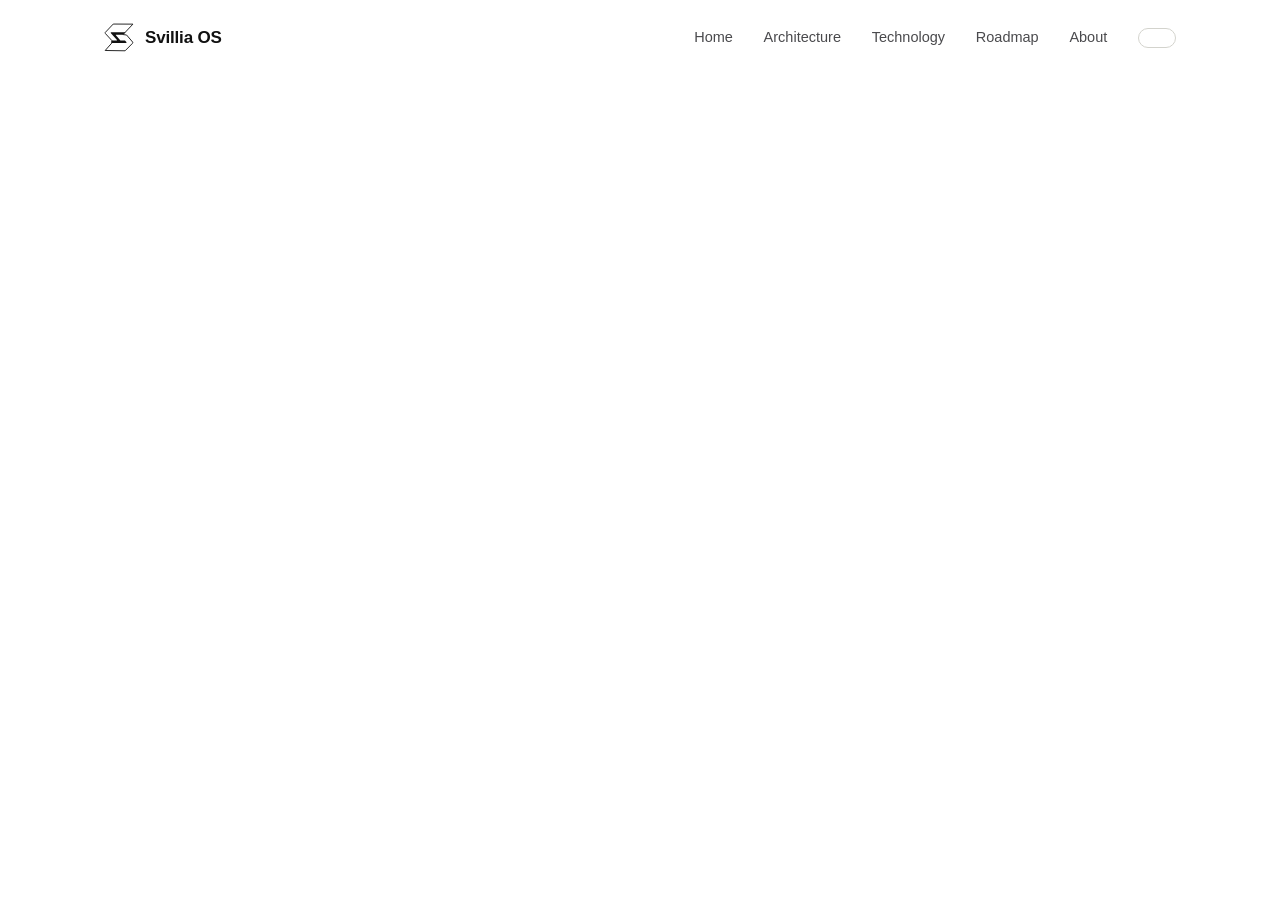
==== commit afda2794: "Create index.html" ====
--- a/index.html
+++ b/index.html
@@ -7,9 +7,16 @@
 <meta name="description" content="Svillia OS is a closed-source desktop operating system developed completely from scratch — its own kernel, bootloader, file system, programming language and desktop environment.">
 <meta name="robots" content="index, follow">
 <meta name="theme-color" content="#ffffff">
-<meta property="og:title" content="Svillia OS — A New Beginning">
-<meta property="og:description" content="A closed-source desktop operating system built entirely from scratch. Its own kernel, bootloader, file system, language and desktop environment.">
+<meta property="og:title" content="Svillia OS">
+<meta property="og:description" content="A New Beginning. Built from scratch. Built for the future.">
 <meta property="og:type" content="website">
+<meta property="og:url" content="https://svilia.github.io/SvilliaOS/">
+<meta property="og:image" content="https://svilia.github.io/SvilliaOS/assets/preview.png">
+
+<meta name="twitter:card" content="summary_large_image">
+<meta name="twitter:title" content="Svillia OS">
+<meta name="twitter:description" content="A New Beginning. Built from scratch. Built for the future.">
+<meta name="twitter:image" content="https://svilia.github.io/SvilliaOS/assets/preview.png">
 <link rel="icon" href="data:image/svg+xml,%3Csvg%20xmlns%3D%22http%3A//www.w3.org/2000/svg%22%20viewBox%3D%220%200%20100%20100%22%3E%3Cpath%20d%3D%22M%2029.84%2C4.48%20L%204.00%2C31.77%20L%204.72%2C35.15%20L%2025.97%2C58.33%20L%2025.73%2C67.02%20L%204.00%2C91.65%20L%2070.40%2C92.62%20L%2094.79%2C67.99%20L%2096.00%2C64.13%20L%2075.23%2C39.98%20L%2063.64%2C38.53%20L%2095.52%2C4.72%20Z%22%20fill%3D%22%23111111%22/%3E%3C/svg%3E">
 
 <style>
@@ -679,4 +686,4 @@
       <a href="#roadmap">Roadmap</a>
       <a href="#about">About</a>
       <a class="nav-github" href="https://github.com/svilia" target="_blank" rel="noopener">
-        <svg viewBox="0 0 24 24" fill="currentColor" aria-hidden="true"><path d="M12 0.5C5.65 0.5 0.5 5.72 0.5 12.16c0 5.15 3.29 9.51 7.86 11.05 0.57 0.11 0.78-0.25 0.78-0.56 0-0.28-0.01-1.02-0.02-2-3.2 0.7-3.87-1.57-3.87-1.57-0.52-1.34-1.28-1.7-1.28-1.7-1.05-0.72 0.08-0.71 0.08-0.71 1.16 0.08 1.77 1.2 1.77 1.2 1.03 1.79 2.7 1.27 3.36 0.97 0.1-0.76 0.4-1.27 0.73-1.56-2.56-0.
+        <svg view
